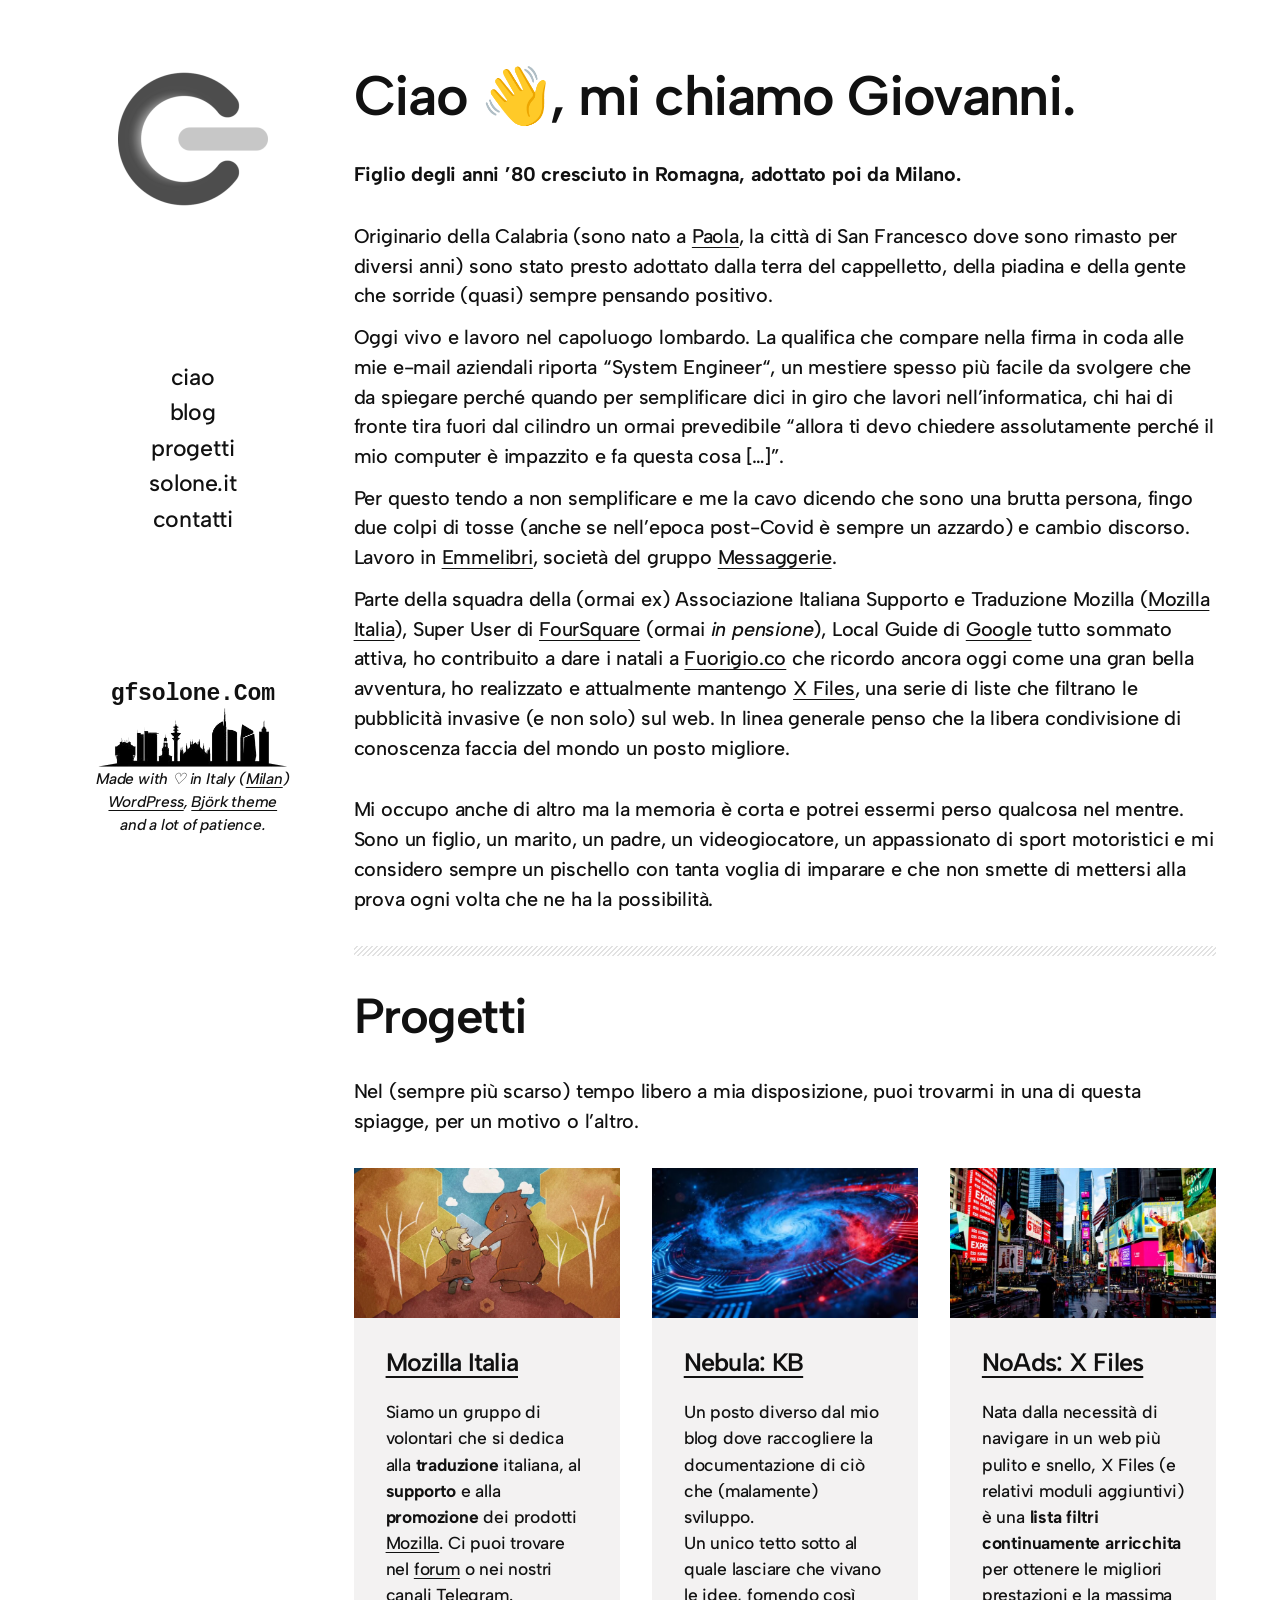
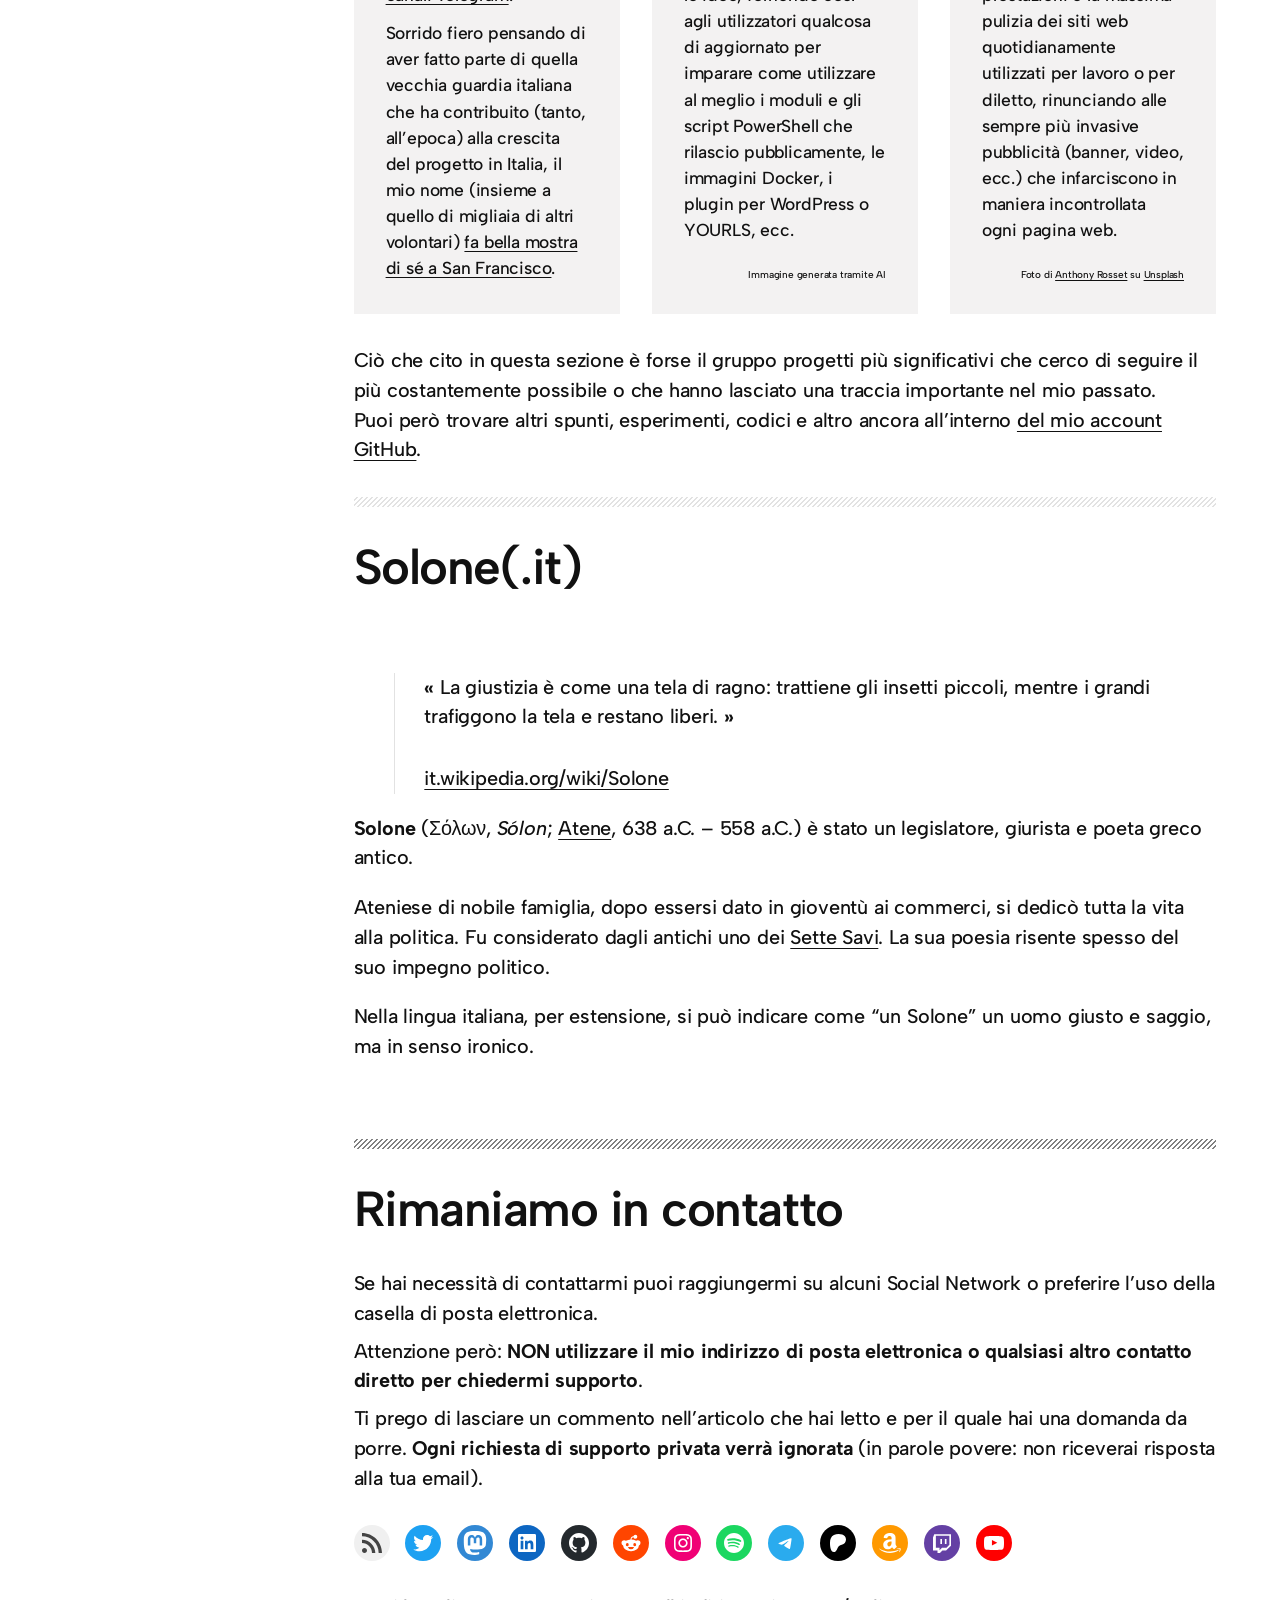
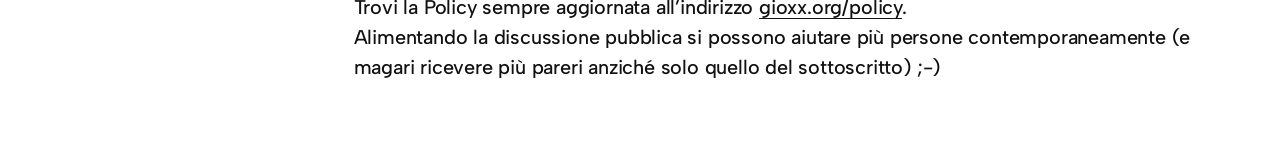
==== index.html @ 8b5c4dca "feat: rebuild homepage as static site Clean HTML/CSS rebuild of the former WordPress homepage (Björk" ====
<!doctype html>
<html lang="it">
<head>
	<meta charset="utf-8">
	<meta name="viewport" content="width=device-width, initial-scale=1">
	<title>Giovanni - gfsolone.Com</title>
	<meta name="description" content="Ciao, mi chiamo Giovanni. Figlio degli anni ’80 cresciuto in Romagna, adottato poi da Milano.">
	<link rel="canonical" href="https://gfsolone.com/">
	<link rel="icon" href="/favicon.ico">

	<meta property="og:locale" content="it_IT">
	<meta property="og:type" content="website">
	<meta property="og:title" content="Giovanni - gfsolone.Com">
	<meta property="og:description" content="Ciao, mi chiamo Giovanni. fotografia: Francesco Napoletano">
	<meta property="og:url" content="https://gfsolone.com/">
	<meta property="og:site_name" content="gfsolone.Com">
	<meta property="og:image" content="https://gfsolone.com/assets/img/og-image.jpg">
	<meta property="og:image:width" content="1200">
	<meta property="og:image:height" content="795">
	<meta property="og:image:type" content="image/jpeg">

	<link rel="preload" href="/assets/fonts/AlbertSans-VariableFont_wght.woff2" as="font" type="font/woff2" crossorigin>
	<link rel="stylesheet" href="/assets/style.css">
</head>
<body>
	<a class="skip-link" href="#main">Vai al contenuto</a>

	<div class="layout">
		<div class="sidebar-col">
			<aside class="sidebar">
				<figure class="sidebar-logo">
					<img src="/assets/img/logo.png" alt="" width="150" height="150">
				</figure>

				<nav class="sidebar-nav" aria-label="Navigazione">
					<ul>
						<li><a href="#intro">ciao</a></li>
						<li><a href="https://gioxx.org">blog</a></li>
						<li><a href="#progetti">progetti</a></li>
						<li><a href="#soloneit">solone.it</a></li>
						<li><a href="#seguimi">contatti</a></li>
					</ul>
				</nav>

				<div class="sidebar-footer">
					<p class="site-title"><a href="https://gfsolone.com" rel="home" aria-current="page">gfsolone.Com</a></p>
					<img src="/assets/img/milan-skyline.png" alt="" width="189" height="61">
					<p>Made with ♡ in Italy (<a href="https://it.wikipedia.org/wiki/Milano">Milan</a>)</p>
					<p><a href="https://wordpress.org/">WordPress</a>, <a href="https://andersnoren.se/">Björk theme</a></p>
					<p>and a lot of patience.</p>
				</div>
			</aside>
		</div>

		<div class="content-col">
			<main id="main" class="stack">
				<section class="intro" id="intro">
					<div class="intro-text">
						<h1>Ciao 👋, mi chiamo Giovanni.</h1>
						<p><strong>Figlio degli anni ’80 cresciuto in Romagna, adottato poi da Milano.</strong></p>
						<p>Originario della Calabria (sono nato a&nbsp;<a href="https://it.wikipedia.org/wiki/Paola_%28Italia%29">Paola</a>, la città di San Francesco dove sono rimasto per diversi anni) sono stato presto adottato dalla terra del cappelletto, della piadina e della gente che sorride (quasi) sempre pensando positivo.</p>
						<p class="tight">Oggi vivo e lavoro nel capoluogo lombardo. La qualifica che compare nella firma in coda alle mie e-mail aziendali riporta “System Engineer“, un mestiere spesso più facile da svolgere che da spiegare perché quando per semplificare dici in giro che lavori nell’informatica, chi hai di fronte tira fuori dal cilindro un ormai prevedibile “allora ti devo chiedere assolutamente perché il mio computer è impazzito e fa questa cosa […]”.</p>
						<p class="tight">Per questo tendo a non semplificare e me la cavo dicendo che sono una brutta persona, fingo due colpi di tosse (anche se nell’epoca post-Covid è sempre un azzardo) e cambio discorso. Lavoro in <a href="https://www.emmelibri.it">Emmelibri</a>, società del gruppo <a href="https://www.messaggerie.it">Messaggerie</a>.</p>
						<p class="tight">Parte della squadra della (ormai ex) Associazione Italiana Supporto e Traduzione Mozilla (<a href="https://www.mozillaitalia.it/">Mozilla Italia</a>), Super User di <a href="http://foursquare.com/">FourSquare</a> (ormai <em>in pensione</em>), Local Guide di <a href="https://maps.google.com/localguides">Google</a> tutto sommato attiva, ho contribuito a dare i natali a <a href="http://fuorigio.co">Fuorigio.co</a> che ricordo ancora oggi come una gran bella avventura, ho realizzato e attualmente mantengo <a href="https://xfiles.noads.it">X Files</a>, una serie di liste che filtrano le pubblicità invasive (e non solo) sul web. In linea generale penso che la libera condivisione di conoscenza faccia del mondo un posto migliore.</p>
						<p>Mi occupo anche di altro ma la memoria è corta e potrei essermi perso qualcosa nel mentre. Sono un figlio, un marito, un padre, un videogiocatore, un appassionato di sport motoristici e mi considero sempre un pischello con tanta voglia di imparare e che non smette di mettersi alla prova ogni volta che ne ha la possibilità.</p>
					</div>
				</section>

				<hr class="separator is-light">

				<section class="stack" id="progetti">
					<h2>Progetti</h2>
					<p>Nel (sempre più scarso) tempo libero a mia disposizione, puoi trovarmi in una di questa spiagge, per un motivo o l’altro.</p>

					<div class="cards">
						<article class="card">
							<img src="/assets/img/mozilla-dinosaur.webp" alt="" width="750" height="469" loading="lazy">
							<div class="card-body">
								<h6><a href="https://www.mozillaitalia.org/">Mozilla Italia</a></h6>
								<p class="small">Siamo un gruppo di volontari che si dedica alla <strong>traduzione</strong> italiana, al <strong>supporto</strong> e alla <strong>promozione</strong> dei prodotti <a href="https://www.mozilla.org/">Mozilla</a>. Ci puoi trovare nel <a href="https://forum.mozillaitalia.org">forum</a> o nei nostri <a href="https://t.me/mozita_hub_bot">canali Telegram</a>.</p>
								<p class="small tight">Sorrido fiero pensando di aver fatto parte di quella vecchia guardia italiana che ha contribuito (tanto, all’epoca) alla crescita del progetto in Italia, il mio nome (insieme a quello di migliaia di altri volontari) <a href="https://wiki.mozilla.org/Monument">fa bella mostra di sé a San Francisco</a>.</p>
							</div>
						</article>

						<article class="card">
							<img src="/assets/img/nebula-strip.jpg" alt="Immagine generata tramite AI che rappresenta una galassia colorata con effetti di circuiti elettronici in blu e rosso." width="750" height="321" loading="lazy">
							<div class="card-body">
								<h6><a href="https://kb.gioxx.org/">Nebula: KB</a></h6>
								<p class="small">Un posto diverso dal mio blog dove raccogliere la documentazione di ciò che (malamente) sviluppo.<br>Un unico tetto sotto al quale lasciare che vivano le idee, fornendo così agli utilizzatori qualcosa di aggiornato per imparare come utilizzare al meglio i moduli e gli script PowerShell che rilascio pubblicamente, le immagini Docker, i plugin per WordPress o YOURLS, ecc.</p>
								<p class="credit">Immagine generata tramite AI</p>
							</div>
						</article>

						<article class="card">
							<img src="/assets/img/times-square.jpg" alt="" width="750" height="469" loading="lazy">
							<div class="card-body">
								<h6><a href="https://xfiles.noads.it/">NoAds: X Files</a></h6>
								<p class="small">Nata dalla necessità di navigare in un web più pulito e snello, X Files (e relativi moduli aggiuntivi) è una <strong>lista filtri continuamente arricchita</strong> per ottenere le migliori prestazioni e la massima pulizia dei siti web quotidianamente utilizzati per lavoro o per diletto, rinunciando alle sempre più invasive pubblicità (banner, video, ecc.) che infarciscono in maniera incontrollata ogni pagina web.</p>
								<p class="credit">Foto di <a href="https://unsplash.com/@anthonyrosset?utm_source=unsplash&amp;utm_medium=referral&amp;utm_content=creditCopyText">Anthony Rosset</a> su <a href="https://unsplash.com/it/foto/5r5554u-mHo?utm_source=unsplash&amp;utm_medium=referral&amp;utm_content=creditCopyText">Unsplash</a></p>
							</div>
						</article>
					</div>

					<p>Ciò che cito in questa sezione è forse il gruppo progetti più significativi che cerco di seguire il più costantemente possibile o che hanno lasciato una traccia importante nel mio passato.<br>Puoi però trovare altri spunti, esperimenti, codici e altro ancora all’interno <a href="https://github.com/gioxx">del mio account GitHub</a>.</p>
				</section>

				<hr class="separator is-light">

				<section class="stack" id="soloneit">
					<h2>Solone(.it)</h2>
					<div class="solone-body">
						<blockquote>
							<p><strong>«</strong> La giustizia è come una tela di ragno: trattiene gli insetti piccoli, mentre i grandi trafiggono la tela e restano liberi.&nbsp;<strong>»</strong></p>
							<cite><a href="http://it.wikipedia.org/wiki/Solone">it.wikipedia.org/wiki/Solone</a></cite>
						</blockquote>
						<p><strong>Solone</strong> (Σόλων, <em>Sólon</em>; <a href="http://it.wikipedia.org/wiki/Atene">Atene</a>, 638 a.C. – 558 a.C.) è stato un legislatore, giurista e poeta greco antico.</p>
						<p>Ateniese di nobile famiglia, dopo essersi dato in gioventù ai commerci, si dedicò tutta la vita alla politica. Fu considerato dagli antichi uno dei <a href="http://it.wikipedia.org/wiki/Sette_Savi">Sette Savi</a>. La sua poesia risente spesso del suo impegno politico.</p>
						<p>Nella lingua italiana, per estensione, si può indicare come “un Solone” un uomo giusto e saggio, ma in senso ironico.</p>
					</div>
				</section>

				<hr class="separator">

				<section class="stack contact" id="seguimi">
					<h2>Rimaniamo in contatto</h2>
					<p>Se hai necessità di contattarmi puoi raggiungermi su alcuni Social Network o preferire l’uso della casella di posta elettronica.</p>
					<p class="tight">Attenzione però: <strong>NON utilizzare il mio indirizzo di posta elettronica o qualsiasi altro contatto diretto per chiedermi supporto</strong>.</p>
					<p class="tight">Ti prego di lasciare un commento nell’articolo che hai letto e per il quale hai una domanda da porre. <strong>Ogni richiesta di supporto privata verrà ignorata</strong> (in parole povere: non riceverai risposta alla tua email).</p>
					<ul class="social-links">
						<li class="feed"><a href="https://gioxx.org/feed"><svg viewBox="0 0 24 24" xmlns="http://www.w3.org/2000/svg" aria-hidden="true"><path d="M2,8.667V12c5.515,0,10,4.485,10,10h3.333C15.333,14.637,9.363,8.667,2,8.667z M2,2v3.333 c9.19,0,16.667,7.477,16.667,16.667H22C22,10.955,13.045,2,2,2z M4.5,17C3.118,17,2,18.12,2,19.5S3.118,22,4.5,22S7,20.88,7,19.5 S5.882,17,4.5,17z"></path></svg><span class="sr-only">RSS Feed</span></a></li>
						<li class="twitter"><a href="https://twitter.com/gioxx"><svg viewBox="0 0 24 24" xmlns="http://www.w3.org/2000/svg" aria-hidden="true"><path d="M22.23,5.924c-0.736,0.326-1.527,0.547-2.357,0.646c0.847-0.508,1.498-1.312,1.804-2.27 c-0.793,0.47-1.671,0.812-2.606,0.996C18.324,4.498,17.257,4,16.077,4c-2.266,0-4.103,1.837-4.103,4.103 c0,0.322,0.036,0.635,0.106,0.935C8.67,8.867,5.647,7.234,3.623,4.751C3.27,5.357,3.067,6.062,3.067,6.814 c0,1.424,0.724,2.679,1.825,3.415c-0.673-0.021-1.305-0.206-1.859-0.513c0,0.017,0,0.034,0,0.052c0,1.988,1.414,3.647,3.292,4.023 c-0.344,0.094-0.707,0.144-1.081,0.144c-0.264,0-0.521-0.026-0.772-0.074c0.522,1.63,2.038,2.816,3.833,2.85 c-1.404,1.1-3.174,1.756-5.096,1.756c-0.331,0-0.658-0.019-0.979-0.057c1.816,1.164,3.973,1.843,6.29,1.843 c7.547,0,11.675-6.252,11.675-11.675c0-0.178-0.004-0.355-0.012-0.531C20.985,7.47,21.68,6.747,22.23,5.924z"></path></svg><span class="sr-only">Twitter</span></a></li>
						<li class="mastodon"><a href="https://go.gioxx.org/mastodon"><svg viewBox="0 0 24 24" xmlns="http://www.w3.org/2000/svg" aria-hidden="true"><path d="M23.193 7.879c0-5.206-3.411-6.732-3.411-6.732C18.062.357 15.108.025 12.041 0h-.076c-3.068.025-6.02.357-7.74 1.147 0 0-3.411 1.526-3.411 6.732 0 1.192-.023 2.618.015 4.129.124 5.092.934 10.109 5.641 11.355 2.17.574 4.034.695 5.535.612 2.722-.15 4.25-.972 4.25-.972l-.09-1.975s-1.945.613-4.129.539c-2.165-.074-4.449-.233-4.799-2.891a5.499 5.499 0 0 1-.048-.745s2.125.52 4.817.643c1.646.075 3.19-.097 4.758-.283 3.007-.359 5.625-2.212 5.954-3.905.517-2.665.475-6.507.475-6.507zm-4.024 6.709h-2.497V8.469c0-1.29-.543-1.944-1.628-1.944-1.2 0-1.802.776-1.802 2.312v3.349h-2.483v-3.35c0-1.536-.602-2.312-1.802-2.312-1.085 0-1.628.655-1.628 1.944v6.119H4.832V8.284c0-1.289.328-2.313.987-3.07.68-.758 1.569-1.146 2.674-1.146 1.278 0 2.246.491 2.886 1.474L12 6.585l.622-1.043c.64-.983 1.608-1.474 2.886-1.474 1.104 0 1.994.388 2.674 1.146.658.757.986 1.781.986 3.07v6.304z"/></svg><span class="sr-only">Mastodon</span></a></li>
						<li class="linkedin"><a href="https://www.linkedin.com/in/gioxx/"><svg viewBox="0 0 24 24" xmlns="http://www.w3.org/2000/svg" aria-hidden="true"><path d="M19.7,3H4.3C3.582,3,3,3.582,3,4.3v15.4C3,20.418,3.582,21,4.3,21h15.4c0.718,0,1.3-0.582,1.3-1.3V4.3 C21,3.582,20.418,3,19.7,3z M8.339,18.338H5.667v-8.59h2.672V18.338z M7.004,8.574c-0.857,0-1.549-0.694-1.549-1.548 c0-0.855,0.691-1.548,1.549-1.548c0.854,0,1.547,0.694,1.547,1.548C8.551,7.881,7.858,8.574,7.004,8.574z M18.339,18.338h-2.669 v-4.177c0-0.996-0.017-2.278-1.387-2.278c-1.389,0-1.601,1.086-1.601,2.206v4.249h-2.667v-8.59h2.559v1.174h0.037 c0.356-0.675,1.227-1.387,2.526-1.387c2.703,0,3.203,1.779,3.203,4.092V18.338z"></path></svg><span class="sr-only">LinkedIn</span></a></li>
						<li class="github"><a href="https://github.com/gioxx/"><svg viewBox="0 0 24 24" xmlns="http://www.w3.org/2000/svg" aria-hidden="true"><path d="M12,2C6.477,2,2,6.477,2,12c0,4.419,2.865,8.166,6.839,9.489c0.5,0.09,0.682-0.218,0.682-0.484 c0-0.236-0.009-0.866-0.014-1.699c-2.782,0.602-3.369-1.34-3.369-1.34c-0.455-1.157-1.11-1.465-1.11-1.465 c-0.909-0.62,0.069-0.608,0.069-0.608c1.004,0.071,1.532,1.03,1.532,1.03c0.891,1.529,2.341,1.089,2.91,0.833 c0.091-0.647,0.349-1.086,0.635-1.337c-2.22-0.251-4.555-1.111-4.555-4.943c0-1.091,0.39-1.984,1.03-2.682 C6.546,8.54,6.202,7.524,6.746,6.148c0,0,0.84-0.269,2.75,1.025C10.295,6.95,11.15,6.84,12,6.836 c0.85,0.004,1.705,0.114,2.504,0.336c1.909-1.294,2.748-1.025,2.748-1.025c0.546,1.376,0.202,2.394,0.1,2.646 c0.64,0.699,1.026,1.591,1.026,2.682c0,3.841-2.337,4.687-4.565,4.935c0.359,0.307,0.679,0.917,0.679,1.852 c0,1.335-0.012,2.415-0.012,2.741c0,0.269,0.18,0.579,0.688,0.481C19.138,20.161,22,16.416,22,12C22,6.477,17.523,2,12,2z"></path></svg><span class="sr-only">GitHub</span></a></li>
						<li class="reddit"><a href="https://go.gioxx.org/r"><svg viewBox="0 0 24 24" xmlns="http://www.w3.org/2000/svg" aria-hidden="true"><path d="M5.27 9.221A2.775 2.775 0 0 0 2.498 11.993a2.785 2.785 0 0 0 1.6 2.511 5.337 5.337 0 0 0 2.374 4.11 9.386 9.386 0 0 0 5.539 1.7 9.386 9.386 0 0 0 5.541-1.7 5.331 5.331 0 0 0 2.372-4.114 2.787 2.787 0 0 0 1.583-2.5 2.775 2.775 0 0 0-2.772-2.772 2.742 2.742 0 0 0-1.688.574 9.482 9.482 0 0 0-4.637-1.348v-.008a2.349 2.349 0 0 1 2.011-2.316 1.97 1.97 0 0 0 1.926 1.521 1.98 1.98 0 0 0 1.978-1.978 1.98 1.98 0 0 0-1.978-1.978 1.985 1.985 0 0 0-1.938 1.578 3.183 3.183 0 0 0-2.849 3.172v.011a9.463 9.463 0 0 0-4.59 1.35 2.741 2.741 0 0 0-1.688-.574Zm6.736 9.1a3.162 3.162 0 0 1-2.921-1.944.215.215 0 0 1 .014-.2.219.219 0 0 1 .168-.106 27.327 27.327 0 0 1 2.74-.133 27.357 27.357 0 0 1 2.74.133.219.219 0 0 1 .168.106.215.215 0 0 1 .014.2 3.158 3.158 0 0 1-2.921 1.944Zm3.743-3.157a1.265 1.265 0 0 1-1.4-1.371 1.954 1.954 0 0 1 .482-1.442 1.15 1.15 0 0 1 .842-.379 1.7 1.7 0 0 1 1.49 1.777 1.323 1.323 0 0 1-.325 1.015 1.476 1.476 0 0 1-1.089.4Zm-7.485 0a1.476 1.476 0 0 1-1.086-.4 1.323 1.323 0 0 1-.325-1.016 1.7 1.7 0 0 1 1.49-1.777 1.151 1.151 0 0 1 .843.379 1.951 1.951 0 0 1 .481 1.441 1.276 1.276 0 0 1-1.403 1.373Z"></path></svg><span class="sr-only">Reddit</span></a></li>
						<li class="instagram"><a href="https://www.instagram.com/gioxx85/"><svg viewBox="0 0 24 24" xmlns="http://www.w3.org/2000/svg" aria-hidden="true"><path d="M12,4.622c2.403,0,2.688,0.009,3.637,0.052c0.877,0.04,1.354,0.187,1.671,0.31c0.42,0.163,0.72,0.358,1.035,0.673 c0.315,0.315,0.51,0.615,0.673,1.035c0.123,0.317,0.27,0.794,0.31,1.671c0.043,0.949,0.052,1.234,0.052,3.637 s-0.009,2.688-0.052,3.637c-0.04,0.877-0.187,1.354-0.31,1.671c-0.163,0.42-0.358,0.72-0.673,1.035 c-0.315,0.315-0.615,0.51-1.035,0.673c-0.317,0.123-0.794,0.27-1.671,0.31c-0.949,0.043-1.233,0.052-3.637,0.052 s-2.688-0.009-3.637-0.052c-0.877-0.04-1.354-0.187-1.671-0.31c-0.42-0.163-0.72-0.358-1.035-0.673 c-0.315-0.315-0.51-0.615-0.673-1.035c-0.123-0.317-0.27-0.794-0.31-1.671C4.631,14.688,4.622,14.403,4.622,12 s0.009-2.688,0.052-3.637c0.04-0.877,0.187-1.354,0.31-1.671c0.163-0.42,0.358-0.72,0.673-1.035 c0.315-0.315,0.615-0.51,1.035-0.673c0.317-0.123,0.794-0.27,1.671-0.31C9.312,4.631,9.597,4.622,12,4.622 M12,3 C9.556,3,9.249,3.01,8.289,3.054C7.331,3.098,6.677,3.25,6.105,3.472C5.513,3.702,5.011,4.01,4.511,4.511 c-0.5,0.5-0.808,1.002-1.038,1.594C3.25,6.677,3.098,7.331,3.054,8.289C3.01,9.249,3,9.556,3,12c0,2.444,0.01,2.751,0.054,3.711 c0.044,0.958,0.196,1.612,0.418,2.185c0.23,0.592,0.538,1.094,1.038,1.594c0.5,0.5,1.002,0.808,1.594,1.038 c0.572,0.222,1.227,0.375,2.185,0.418C9.249,20.99,9.556,21,12,21s2.751-0.01,3.711-0.054c0.958-0.044,1.612-0.196,2.185-0.418 c0.592-0.23,1.094-0.538,1.594-1.038c0.5-0.5,0.808-1.002,1.038-1.594c0.222-0.572,0.375-1.227,0.418-2.185 C20.99,14.751,21,14.444,21,12s-0.01-2.751-0.054-3.711c-0.044-0.958-0.196-1.612-0.418-2.185c-0.23-0.592-0.538-1.094-1.038-1.594 c-0.5-0.5-1.002-0.808-1.594-1.038c-0.572-0.222-1.227-0.375-2.185-0.418C14.751,3.01,14.444,3,12,3L12,3z M12,7.378 c-2.552,0-4.622,2.069-4.622,4.622S9.448,16.622,12,16.622s4.622-2.069,4.622-4.622S14.552,7.378,12,7.378z M12,15 c-1.657,0-3-1.343-3-3s1.343-3,3-3s3,1.343,3,3S13.657,15,12,15z M16.804,6.116c-0.596,0-1.08,0.484-1.08,1.08 s0.484,1.08,1.08,1.08c0.596,0,1.08-0.484,1.08-1.08S17.401,6.116,16.804,6.116z"></path></svg><span class="sr-only">Instagram</span></a></li>
						<li class="spotify"><a href="https://open.spotify.com/user/gsolone"><svg viewBox="0 0 24 24" xmlns="http://www.w3.org/2000/svg" aria-hidden="true"><path d="M12,2C6.477,2,2,6.477,2,12c0,5.523,4.477,10,10,10c5.523,0,10-4.477,10-10C22,6.477,17.523,2,12,2 M16.586,16.424 c-0.18,0.295-0.563,0.387-0.857,0.207c-2.348-1.435-5.304-1.76-8.785-0.964c-0.335,0.077-0.67-0.133-0.746-0.469 c-0.077-0.335,0.132-0.67,0.469-0.746c3.809-0.871,7.077-0.496,9.713,1.115C16.673,15.746,16.766,16.13,16.586,16.424 M17.81,13.7 c-0.226,0.367-0.706,0.482-1.072,0.257c-2.687-1.652-6.785-2.131-9.965-1.166C6.36,12.917,5.925,12.684,5.8,12.273 C5.675,11.86,5.908,11.425,6.32,11.3c3.632-1.102,8.147-0.568,11.234,1.328C17.92,12.854,18.035,13.335,17.81,13.7 M17.915,10.865 c-3.223-1.914-8.54-2.09-11.618-1.156C5.804,9.859,5.281,9.58,5.131,9.086C4.982,8.591,5.26,8.069,5.755,7.919 c3.532-1.072,9.404-0.865,13.115,1.338c0.445,0.264,0.59,0.838,0.327,1.282C18.933,10.983,18.359,11.129,17.915,10.865"></path></svg><span class="sr-only">Spotify</span></a></li>
						<li class="telegram"><a href="https://t.me/gioxx"><svg viewBox="0 0 128 128" xmlns="http://www.w3.org/2000/svg" aria-hidden="true"><path d="M28.9700376,63.3244248 C47.6273373,55.1957357 60.0684594,49.8368063 66.2934036,47.2476366 C84.0668845,39.855031 87.7600616,38.5708563 90.1672227,38.528 C90.6966555,38.5191258 91.8804274,38.6503351 92.6472251,39.2725385 C93.294694,39.7979149 93.4728387,40.5076237 93.5580865,41.0057381 C93.6433345,41.5038525 93.7494885,42.63857 93.6651041,43.5252052 C92.7019529,53.6451182 88.5344133,78.2034783 86.4142057,89.5379542 C85.5170662,94.3339958 83.750571,95.9420841 82.0403991,96.0994568 C78.3237996,96.4414641 75.5015827,93.6432685 71.9018743,91.2836143 C66.2690414,87.5912212 63.0868492,85.2926952 57.6192095,81.6896017 C51.3004058,77.5256038 55.3966232,75.2369981 58.9976911,71.4967761 C59.9401076,70.5179421 76.3155302,55.6232293 76.6324771,54.2720454 C76.6721165,54.1030573 76.7089039,53.4731496 76.3346867,53.1405352 C75.9604695,52.8079208 75.4081573,52.921662 75.0095933,53.0121213 C74.444641,53.1403447 65.4461175,59.0880351 48.0140228,70.8551922 C45.4598218,72.6091037 43.1463059,73.4636682 41.0734751,73.4188859 C38.7883453,73.3695169 34.3926725,72.1268388 31.1249416,71.0646282 C27.1169366,69.7617838 23.931454,69.0729605 24.208838,66.8603276 C24.3533167,65.7078514 25.9403832,64.5292172 28.9700376,63.3244248 Z" /></svg><span class="sr-only">Telegram</span></a></li>
						<li class="patreon"><a href="https://patreon.com/gioxx"><svg viewBox="0 0 24 24" xmlns="http://www.w3.org/2000/svg" aria-hidden="true"><path d="M20 8.40755C19.9969 6.10922 18.2543 4.22555 16.2097 3.54588C13.6708 2.70188 10.3222 2.82421 7.89775 3.99921C4.95932 5.42355 4.03626 8.54355 4.00186 11.6552C3.97363 14.2136 4.2222 20.9517 7.92225 20.9997C10.6715 21.0356 11.0809 17.3967 12.3529 15.6442C13.258 14.3974 14.4233 14.0452 15.8578 13.6806C18.3233 13.0537 20.0036 11.0551 20 8.40755Z" /></svg><span class="sr-only">Patreon</span></a></li>
						<li class="amazon"><a href="https://go.gioxx.org/acquista"><svg viewBox="0 0 24 24" xmlns="http://www.w3.org/2000/svg" aria-hidden="true"><path d="M13.582,8.182C11.934,8.367,9.78,8.49,8.238,9.166c-1.781,0.769-3.03,2.337-3.03,4.644 c0,2.953,1.86,4.429,4.253,4.429c2.02,0,3.125-0.477,4.685-2.065c0.516,0.747,0.685,1.109,1.629,1.894 c0.212,0.114,0.483,0.103,0.672-0.066l0.006,0.006c0.567-0.505,1.599-1.401,2.18-1.888c0.231-0.188,0.19-0.496,0.009-0.754 c-0.52-0.718-1.072-1.303-1.072-2.634V8.305c0-1.876,0.133-3.599-1.249-4.891C15.23,2.369,13.422,2,12.04,2 C9.336,2,6.318,3.01,5.686,6.351C5.618,6.706,5.877,6.893,6.109,6.945l2.754,0.298C9.121,7.23,9.308,6.977,9.357,6.72 c0.236-1.151,1.2-1.706,2.284-1.706c0.584,0,1.249,0.215,1.595,0.738c0.398,0.584,0.346,1.384,0.346,2.061V8.182z M13.049,14.088 c-0.451,0.8-1.169,1.291-1.967,1.291c-1.09,0-1.728-0.83-1.728-2.061c0-2.42,2.171-2.86,4.227-2.86v0.615 C13.582,12.181,13.608,13.104,13.049,14.088z M20.683,19.339C18.329,21.076,14.917,22,11.979,22c-4.118,0-7.826-1.522-10.632-4.057 c-0.22-0.199-0.024-0.471,0.241-0.317c3.027,1.762,6.771,2.823,10.639,2.823c2.608,0,5.476-0.541,8.115-1.66 C20.739,18.62,21.072,19.051,20.683,19.339z M21.336,21.043c-0.194,0.163-0.379,0.076-0.293-0.139 c0.284-0.71,0.92-2.298,0.619-2.684c-0.301-0.386-1.99-0.183-2.749-0.092c-0.23,0.027-0.266-0.173-0.059-0.319 c1.348-0.946,3.555-0.673,3.811-0.356C22.925,17.773,22.599,19.986,21.336,21.043z"></path></svg><span class="sr-only">Amazon</span></a></li>
						<li class="twitch"><a href="https://go.gioxx.org/twitch"><svg viewBox="0 0 24 24" xmlns="http://www.w3.org/2000/svg" aria-hidden="true"><path d="M16.499,8.089h-1.636v4.91h1.636V8.089z M12,8.089h-1.637v4.91H12V8.089z M4.228,3.178L3,6.451v13.092h4.499V22h2.456 l2.454-2.456h3.681L21,14.636V3.178H4.228z M19.364,13.816l-2.864,2.865H12l-2.453,2.453V16.68H5.863V4.814h13.501V13.816z"></path></svg><span class="sr-only">Twitch</span></a></li>
						<li class="youtube"><a href="https://go.gioxx.org/yt"><svg viewBox="0 0 24 24" xmlns="http://www.w3.org/2000/svg" aria-hidden="true"><path d="M21.8,8.001c0,0-0.195-1.378-0.795-1.985c-0.76-0.797-1.613-0.801-2.004-0.847c-2.799-0.202-6.997-0.202-6.997-0.202 h-0.009c0,0-4.198,0-6.997,0.202C4.608,5.216,3.756,5.22,2.995,6.016C2.395,6.623,2.2,8.001,2.2,8.001S2,9.62,2,11.238v1.517 c0,1.618,0.2,3.237,0.2,3.237s0.195,1.378,0.795,1.985c0.761,0.797,1.76,0.771,2.205,0.855c1.6,0.153,6.8,0.201,6.8,0.201 s4.203-0.006,7.001-0.209c0.391-0.047,1.243-0.051,2.004-0.847c0.6-0.607,0.795-1.985,0.795-1.985s0.2-1.618,0.2-3.237v-1.517 C22,9.62,21.8,8.001,21.8,8.001z M9.935,14.594l-0.001-5.62l5.404,2.82L9.935,14.594z"></path></svg><span class="sr-only">YouTube</span></a></li>
					</ul>
					<p>Trovi la Policy sempre aggiornata all’indirizzo <a href="https://gioxx.org/policy/">gioxx.org/policy</a>.<br>Alimentando la discussione pubblica si possono aiutare più persone contemporaneamente (e magari ricevere più pareri anziché solo quello del sottoscritto) ;-)</p>
				</section>
			</main>
		</div>
	</div>

	<header class="site-header">
		<p class="site-title"><a href="https://gfsolone.com" rel="home" aria-current="page">gfsolone.Com</a></p>
		<button class="menu-toggle" popovertarget="menu" aria-label="Apri menu">
			<svg viewBox="0 0 24 24" aria-hidden="true"><path d="M4 7.5h16v1.5H4z"/><path d="M4 15h16v1.5H4z"/></svg>
		</button>
		<nav id="menu" class="menu" popover aria-label="Menu">
			<button class="menu-close" popovertarget="menu" popovertargetaction="hide" aria-label="Chiudi menu">
				<svg viewBox="0 0 24 24" aria-hidden="true"><path d="m13.06 12 6.47-6.47-1.06-1.06L12 10.94 5.53 4.47 4.47 5.53 10.94 12l-6.47 6.47 1.06 1.06L12 13.06l6.47 6.47 1.06-1.06L13.06 12Z"/></svg>
			</button>
			<ul>
				<li><a href="#intro">ciao</a></li>
				<li><a href="https://gioxx.org">blog</a></li>
				<li><a href="#progetti">progetti</a></li>
				<li><a href="#soloneit">solone.it</a></li>
				<li><a href="#seguimi">contatti</a></li>
			</ul>
		</nav>
	</header>

	<script>
		// Chiude il menu mobile quando si sceglie una voce interna alla pagina
		document.querySelectorAll('#menu a[href^="#"]').forEach(function (link) {
			link.addEventListener('click', function () {
				document.getElementById('menu').hidePopover();
			});
		});
	</script>
</body>
</html>
---- assets/style.css ----
/* gfsolone.com — ricostruzione statica del tema Björk (Anders Norén) */

@font-face {
	font-family: "Albert Sans";
	font-style: normal;
	font-weight: 100 900;
	font-display: fallback;
	src: url("fonts/AlbertSans-VariableFont_wght.woff2") format("woff2");
}

@font-face {
	font-family: "Albert Sans";
	font-style: italic;
	font-weight: 100 900;
	font-display: fallback;
	src: url("fonts/AlbertSans-Italic-VariableFont_wght.woff2") format("woff2");
}

:root {
	--foreground: #111111;
	--background: #ffffff;
	--tertiary: #e2e2e2;
	--quaternary: #f3f2f2;

	--font-default: "Albert Sans", ui-sans-serif, -apple-system, BlinkMacSystemFont, "Segoe UI", Roboto, "Helvetica Neue", sans-serif;
	--font-mono: ui-monospace, Menlo, Consolas, Monaco, "Liberation Mono", "Lucida Console", monospace;

	--fs-tiny: clamp(14px, 0.875rem + ((1vw - 3.2px) * 0.147), 16px);
	--fs-small: clamp(16px, 1rem + ((1vw - 3.2px) * 0.147), 18px);
	--fs-medium: clamp(17px, 1.063rem + ((1vw - 3.2px) * 0.294), 21px);
	--fs-large: clamp(21px, 1.313rem + ((1vw - 3.2px) * 0.221), 24px);
	--fs-h1: clamp(36px, 2.25rem + ((1vw - 3.2px) * 2.059), 64px);
	--fs-h2: clamp(33px, 2.063rem + ((1vw - 3.2px) * 1.691), 56px);
	--fs-h5: clamp(24px, 1.5rem + ((1vw - 3.2px) * 0.588), 32px);
	--fs-h6: clamp(21px, 1.313rem + ((1vw - 3.2px) * 0.441), 27px);

	--gap: min(32px, 6.4vw);
	--gutter: clamp(32px, 5vw, 64px);
	--outer: clamp(32px, 6.666vw, 64px);
	--wide: 1680px;
}

*, *::before, *::after { box-sizing: border-box; }

html { scroll-behavior: smooth; }
@media (prefers-reduced-motion: reduce) { html { scroll-behavior: auto; } }

body {
	margin: 0;
	padding: var(--gutter);
	background: var(--background);
	color: var(--foreground);
	font-family: var(--font-default);
	font-size: var(--fs-medium);
	font-weight: 500;
	letter-spacing: -0.01em;
	line-height: 1.5em;
	-moz-osx-font-smoothing: grayscale;
	-webkit-font-smoothing: antialiased;
}

a { color: inherit; text-decoration: underline; text-underline-offset: 0.2em; }
a:hover { text-decoration: none; }

img { max-width: 100%; height: auto; display: block; }

p, h1, h2, h6, blockquote, figure, ul, hr { margin: 0; }

p { line-height: 1.5em; }

h1, h2, h6 { font-weight: 600; letter-spacing: -0.03em; }
h1 { font-size: var(--fs-h1); line-height: 1.15; }
h2 { font-size: var(--fs-h2); line-height: 1.15; }
h6 { font-size: var(--fs-h6); line-height: 1; }

.small { font-size: var(--fs-small); }
.credit { font-size: 10px; text-align: right; }

.skip-link {
	position: absolute;
	left: -9999px;
}
.skip-link:focus {
	left: 8px;
	top: 8px;
	z-index: 1000;
	padding: 8px 16px;
	background: var(--background);
}

/* Spaziatura verticale tra blocchi (equivalente al "block gap" di WordPress) */
.stack > * + * { margin-top: var(--gap); }

/* ------------------------------------------- */
/* Layout: sidebar + contenuto
/* ------------------------------------------- */

.layout {
	display: flex;
	gap: var(--gap);
	max-width: var(--wide);
	margin: 0 auto;
}

.sidebar-col { flex: 0 1 23%; min-width: 0; }
.content-col { flex: 0 1 77%; min-width: 0; }

.sidebar {
	position: sticky;
	top: var(--outer);
	display: flex;
	flex-direction: column;
	align-items: center;
	justify-content: space-between;
	gap: 2em;
	min-height: calc(100vh - (var(--outer) * 2));
}

.sidebar-logo img {
	width: 150px;
	border-radius: 8px;
	filter: grayscale(1);
}

.sidebar-nav ul {
	list-style: none;
	padding: 0;
	display: flex;
	flex-direction: column;
	align-items: center;
	gap: 0.25em;
	font-size: var(--fs-large);
}

.sidebar-nav a,
.menu a { text-decoration: none; }
.sidebar-nav a:hover,
.menu a:hover { text-decoration: underline; }

.sidebar-footer { text-align: center; }

.sidebar-footer .site-title {
	font-family: var(--font-mono);
	font-size: var(--fs-large);
	font-weight: 600;
	line-height: 1;
}

.site-title a { text-decoration: none; }
.site-title a:hover { text-decoration: underline; }

.sidebar-footer img { width: 189px; margin: 0 auto; }

.sidebar-footer p:not(.site-title) {
	font-size: var(--fs-tiny);
	font-style: italic;
}

/* ------------------------------------------- */
/* Intro
/* ------------------------------------------- */

.intro {
	display: flex;
	align-items: center;
	min-height: 580px;
}

.intro-text > * + * { margin-top: 2rem; }
.intro-text > .tight { margin-top: 12px; }

/* ------------------------------------------- */
/* Separatore "angled" di Björk
/* ------------------------------------------- */

.separator {
	border: none;
	height: 10px;
	width: 100%;
	color: #808080;
	background-image: linear-gradient(-45deg, currentColor 25%, transparent 25%, transparent 50%, currentColor 50%, currentColor 75%, transparent 75%, transparent);
	background-size: 5px 5px;
}
.separator.is-light { color: var(--tertiary); }

/* ------------------------------------------- */
/* Progetti
/* ------------------------------------------- */

.cards {
	display: flex;
	gap: var(--gap);
}

.card {
	flex: 1 1 0;
	min-width: 0;
	background: var(--quaternary);
	overflow-wrap: break-word;
}

.card img {
	width: 100%;
	aspect-ratio: 16 / 9;
	object-fit: cover;
}

.card-body {
	padding: min(2em, 32px, 6.4vw);
}

.card-body > * + * { margin-top: 1.5rem; }
.card-body > .tight { margin-top: 12px; }

/* ------------------------------------------- */
/* Solone(.it)
/* ------------------------------------------- */

.solone-body {
	padding: 5vh 0;
}

.solone-body > * + * { margin-top: 1em; }

blockquote {
	margin: 0 40px;
	padding-left: 1.5em;
	border-left: 1px solid var(--tertiary);
}

blockquote > * + * { margin-top: var(--gap); }

cite {
	display: block;
	font-style: normal;
	font-size: var(--fs-medium);
}

/* ------------------------------------------- */
/* Contatti
/* ------------------------------------------- */

.contact .tight { margin-top: 8px; }

.social-links {
	list-style: none;
	padding: 0;
	display: flex;
	flex-wrap: wrap;
	gap: 0.66em;
	font-size: 24px;
}

.social-links li {
	border-radius: 9999px;
	background: #f0f0f0;
	color: #444;
	transition: transform 0.1s ease;
}

.social-links li:hover { transform: scale(1.1); }

@media (prefers-reduced-motion: reduce) {
	.social-links li { transition: none; }
}

.social-links a {
	display: flex;
	align-items: center;
	padding: 0.25em;
	line-height: 0;
	color: inherit;
	text-decoration: none;
}

.social-links svg { width: 1em; height: 1em; fill: currentColor; }

.social-links .twitter   { background: #1da1f2; color: #fff; }
.social-links .mastodon  { background: #3288d4; color: #fff; }
.social-links .linkedin  { background: #0d66c2; color: #fff; }
.social-links .github    { background: #24292d; color: #fff; }
.social-links .reddit    { background: #ff4500; color: #fff; }
.social-links .instagram { background: #f00075; color: #fff; }
.social-links .spotify   { background: #1bd760; color: #fff; }
.social-links .telegram  { background: #2aabee; color: #fff; }
.social-links .patreon   { background: #000;    color: #fff; }
.social-links .amazon    { background: #f90;    color: #fff; }
.social-links .twitch    { background: #6440a4; color: #fff; }
.social-links .youtube   { background: red;     color: #fff; }

.sr-only {
	position: absolute;
	width: 1px;
	height: 1px;
	overflow: hidden;
	clip: rect(0 0 0 0);
	white-space: nowrap;
}

/* ------------------------------------------- */
/* Header mobile + menu
/* ------------------------------------------- */

.site-header {
	display: none;
	justify-content: space-between;
	align-items: center;
	gap: 2em;
	max-width: var(--wide);
	margin: var(--gap) auto 0;
	padding-bottom: clamp(48px, 9vw, 64px);
}

.site-header .site-title {
	margin: 0;
	font-size: var(--fs-h5);
	font-weight: 600;
	line-height: 1.25;
	letter-spacing: -0.03em;
}

.menu-toggle,
.menu-close {
	background: transparent;
	border: none;
	color: currentColor;
	cursor: pointer;
	padding: 0;
}

.menu-toggle svg,
.menu-close svg { display: block; width: 24px; height: 24px; fill: currentColor; }
.menu-toggle svg { transform: scale(1.5, 1.25); }
.menu-close svg { transform: scale(1.25); }

.menu {
	position: fixed;
	inset: 0;
	width: 100%;
	height: 100%;
	max-width: none;
	max-height: none;
	margin: 0;
	border: none;
	padding: clamp(1rem, var(--gutter), 20rem);
	background: var(--background);
	color: var(--foreground);
	overflow: auto;
}

.menu-close {
	position: absolute;
	top: clamp(1rem, var(--gutter), 20rem);
	right: clamp(1rem, var(--gutter), 20rem);
}

.menu ul {
	list-style: none;
	padding: calc(2rem + 24px) 0 0;
	display: flex;
	flex-direction: column;
	gap: 0.25em;
	font-size: var(--fs-large);
}

@media (max-width: 781px) {
	.sidebar-col { display: none; }
	.content-col { flex-basis: 100%; }
	.site-header { display: flex; }
	.cards { flex-direction: column; }
}
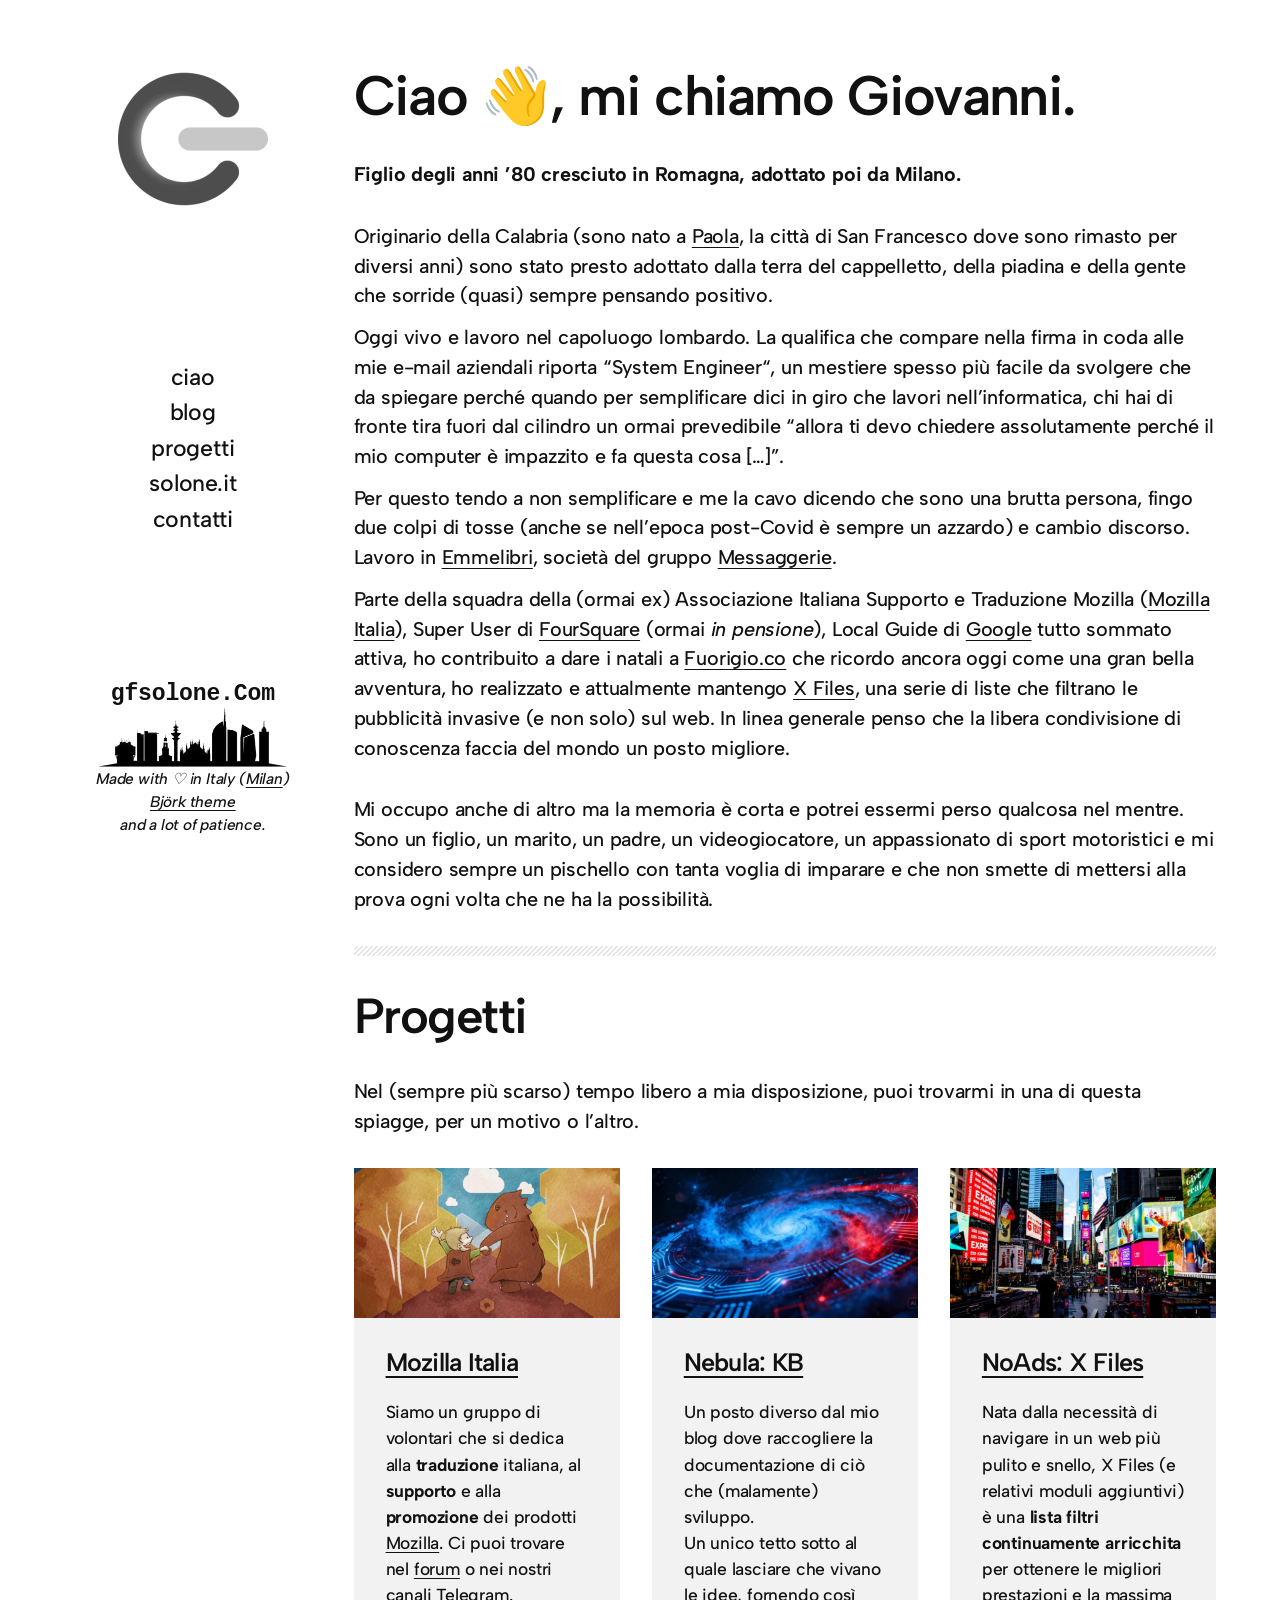
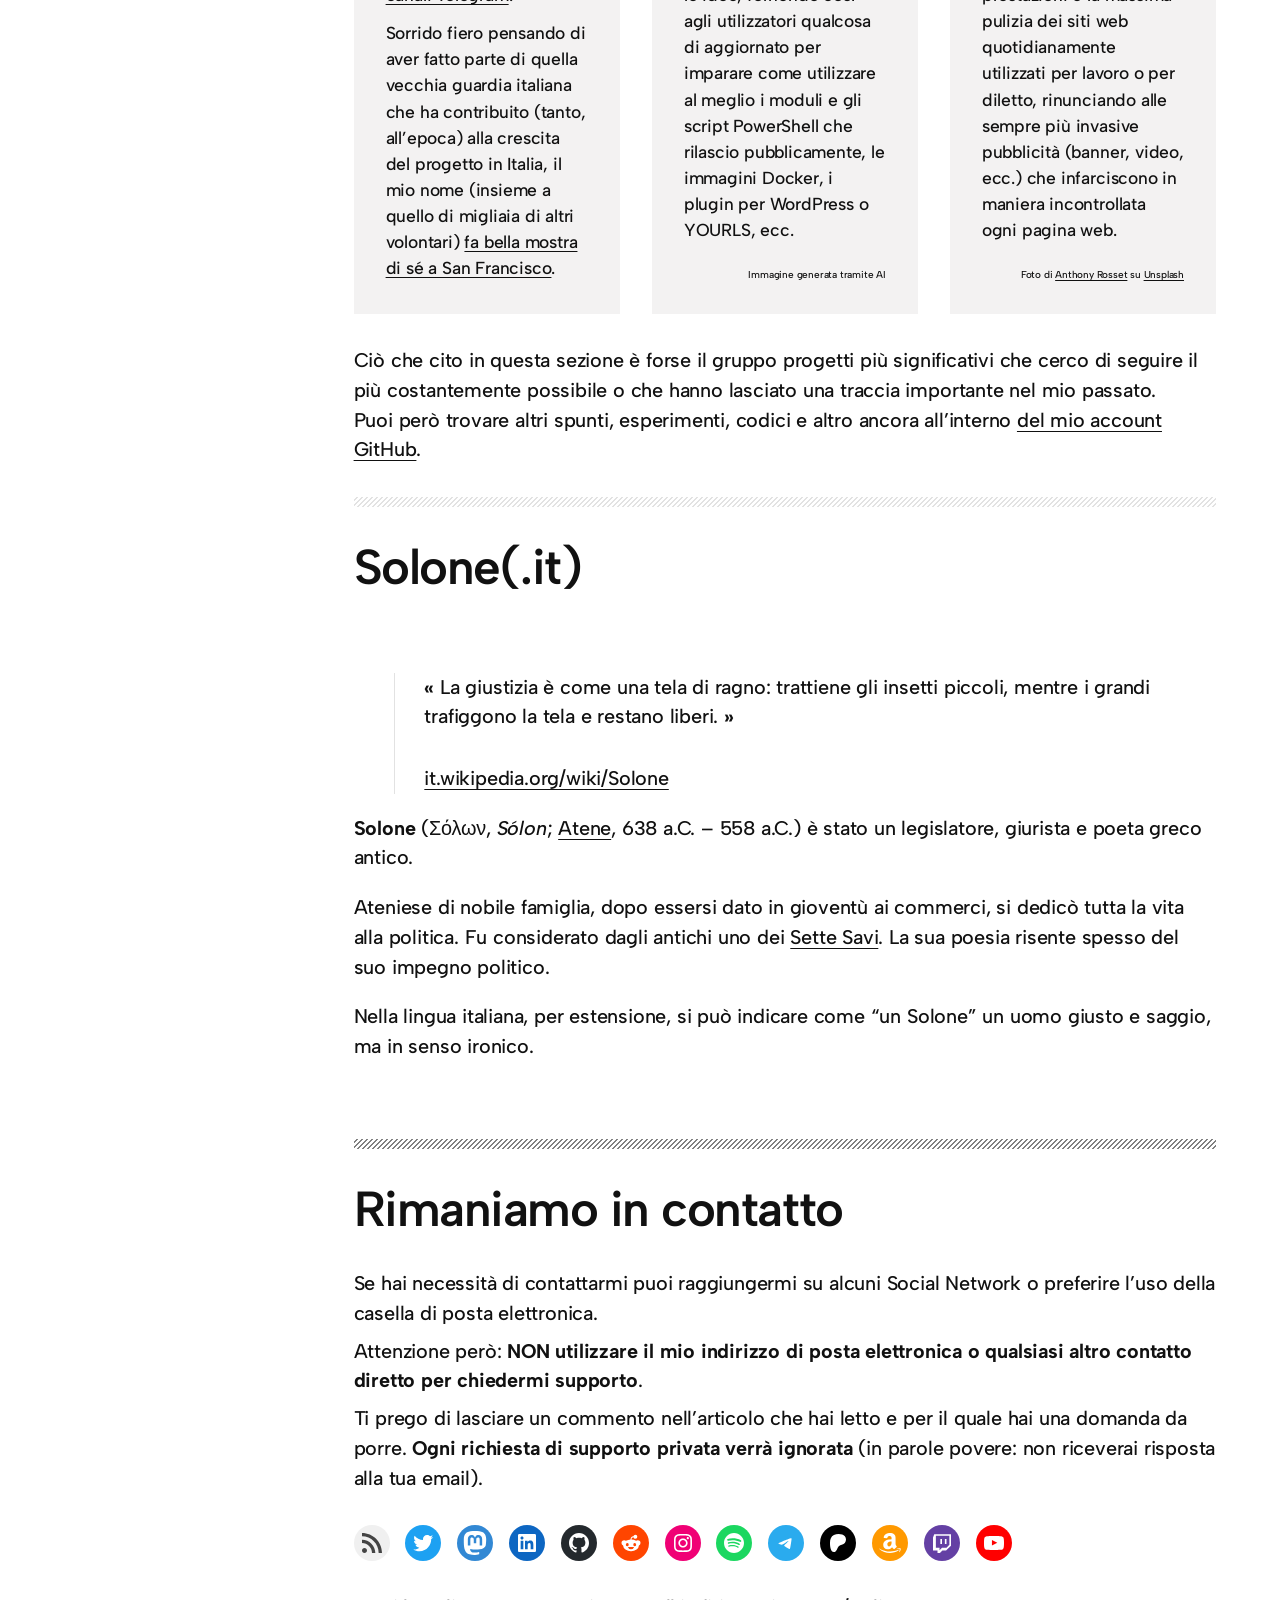
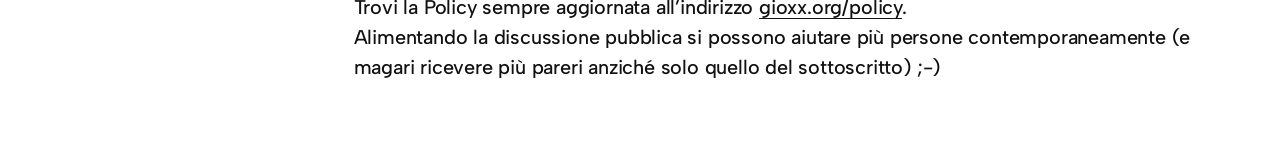
==== commit 31868eda: "chore: remove WordPress references" ====
--- a/index.html
+++ b/index.html
@@ -6,7 +6,7 @@
 	<title>Giovanni - gfsolone.Com</title>
 	<meta name="description" content="Ciao, mi chiamo Giovanni. Figlio degli anni ’80 cresciuto in Romagna, adottato poi da Milano.">
 	<link rel="canonical" href="https://gfsolone.com/">
-	<link rel="icon" href="/favicon.ico">
+	<link rel="icon" href="favicon.ico">
 
 	<meta property="og:locale" content="it_IT">
 	<meta property="og:type" content="website">
@@ -19,8 +19,8 @@
 	<meta property="og:image:height" content="795">
 	<meta property="og:image:type" content="image/jpeg">
 
-	<link rel="preload" href="/assets/fonts/AlbertSans-VariableFont_wght.woff2" as="font" type="font/woff2" crossorigin>
-	<link rel="stylesheet" href="/assets/style.css">
+	<link rel="preload" href="assets/fonts/AlbertSans-VariableFont_wght.woff2" as="font" type="font/woff2" crossorigin>
+	<link rel="stylesheet" href="assets/style.css">
 </head>
 <body>
 	<a class="skip-link" href="#main">Vai al contenuto</a>
@@ -29,7 +29,7 @@
 		<div class="sidebar-col">
 			<aside class="sidebar">
 				<figure class="sidebar-logo">
-					<img src="/assets/img/logo.png" alt="" width="150" height="150">
+					<img src="assets/img/logo.png" alt="" width="150" height="150">
 				</figure>
 
 				<nav class="sidebar-nav" aria-label="Navigazione">
@@ -44,9 +44,9 @@
 
 				<div class="sidebar-footer">
 					<p class="site-title"><a href="https://gfsolone.com" rel="home" aria-current="page">gfsolone.Com</a></p>
-					<img src="/assets/img/milan-skyline.png" alt="" width="189" height="61">
+					<img src="assets/img/milan-skyline.png" alt="" width="189" height="61">
 					<p>Made with ♡ in Italy (<a href="https://it.wikipedia.org/wiki/Milano">Milan</a>)</p>
-					<p><a href="https://wordpress.org/">WordPress</a>, <a href="https://andersnoren.se/">Björk theme</a></p>
+					<p><a href="https://andersnoren.se/">Björk theme</a></p>
 					<p>and a lot of patience.</p>
 				</div>
 			</aside>
@@ -74,7 +74,7 @@
 
 					<div class="cards">
 						<article class="card">
-							<img src="/assets/img/mozilla-dinosaur.webp" alt="" width="750" height="469" loading="lazy">
+							<img src="assets/img/mozilla-dinosaur.webp" alt="" width="750" height="469" loading="lazy">
 							<div class="card-body">
 								<h6><a href="https://www.mozillaitalia.org/">Mozilla Italia</a></h6>
 								<p class="small">Siamo un gruppo di volontari che si dedica alla <strong>traduzione</strong> italiana, al <strong>supporto</strong> e alla <strong>promozione</strong> dei prodotti <a href="https://www.mozilla.org/">Mozilla</a>. Ci puoi trovare nel <a href="https://forum.mozillaitalia.org">forum</a> o nei nostri <a href="https://t.me/mozita_hub_bot">canali Telegram</a>.</p>
@@ -83,7 +83,7 @@
 						</article>
 
 						<article class="card">
-							<img src="/assets/img/nebula-strip.jpg" alt="Immagine generata tramite AI che rappresenta una galassia colorata con effetti di circuiti elettronici in blu e rosso." width="750" height="321" loading="lazy">
+							<img src="assets/img/nebula-strip.jpg" alt="Immagine generata tramite AI che rappresenta una galassia colorata con effetti di circuiti elettronici in blu e rosso." width="750" height="321" loading="lazy">
 							<div class="card-body">
 								<h6><a href="https://kb.gioxx.org/">Nebula: KB</a></h6>
 								<p class="small">Un posto diverso dal mio blog dove raccogliere la documentazione di ciò che (malamente) sviluppo.<br>Un unico tetto sotto al quale lasciare che vivano le idee, fornendo così agli utilizzatori qualcosa di aggiornato per imparare come utilizzare al meglio i moduli e gli script PowerShell che rilascio pubblicamente, le immagini Docker, i plugin per WordPress o YOURLS, ecc.</p>
@@ -92,7 +92,7 @@
 						</article>
 
 						<article class="card">
-							<img src="/assets/img/times-square.jpg" alt="" width="750" height="469" loading="lazy">
+							<img src="assets/img/times-square.jpg" alt="" width="750" height="469" loading="lazy">
 							<div class="card-body">
 								<h6><a href="https://xfiles.noads.it/">NoAds: X Files</a></h6>
 								<p class="small">Nata dalla necessità di navigare in un web più pulito e snello, X Files (e relativi moduli aggiuntivi) è una <strong>lista filtri continuamente arricchita</strong> per ottenere le migliori prestazioni e la massima pulizia dei siti web quotidianamente utilizzati per lavoro o per diletto, rinunciando alle sempre più invasive pubblicità (banner, video, ecc.) che infarciscono in maniera incontrollata ogni pagina web.</p>
--- a/assets/style.css
+++ b/assets/style.css
@@ -88,7 +88,7 @@
 	background: var(--background);
 }
 
-/* Spaziatura verticale tra blocchi (equivalente al "block gap" di WordPress) */
+/* Spaziatura verticale tra blocchi */
 .stack > * + * { margin-top: var(--gap); }
 
 /* ------------------------------------------- */
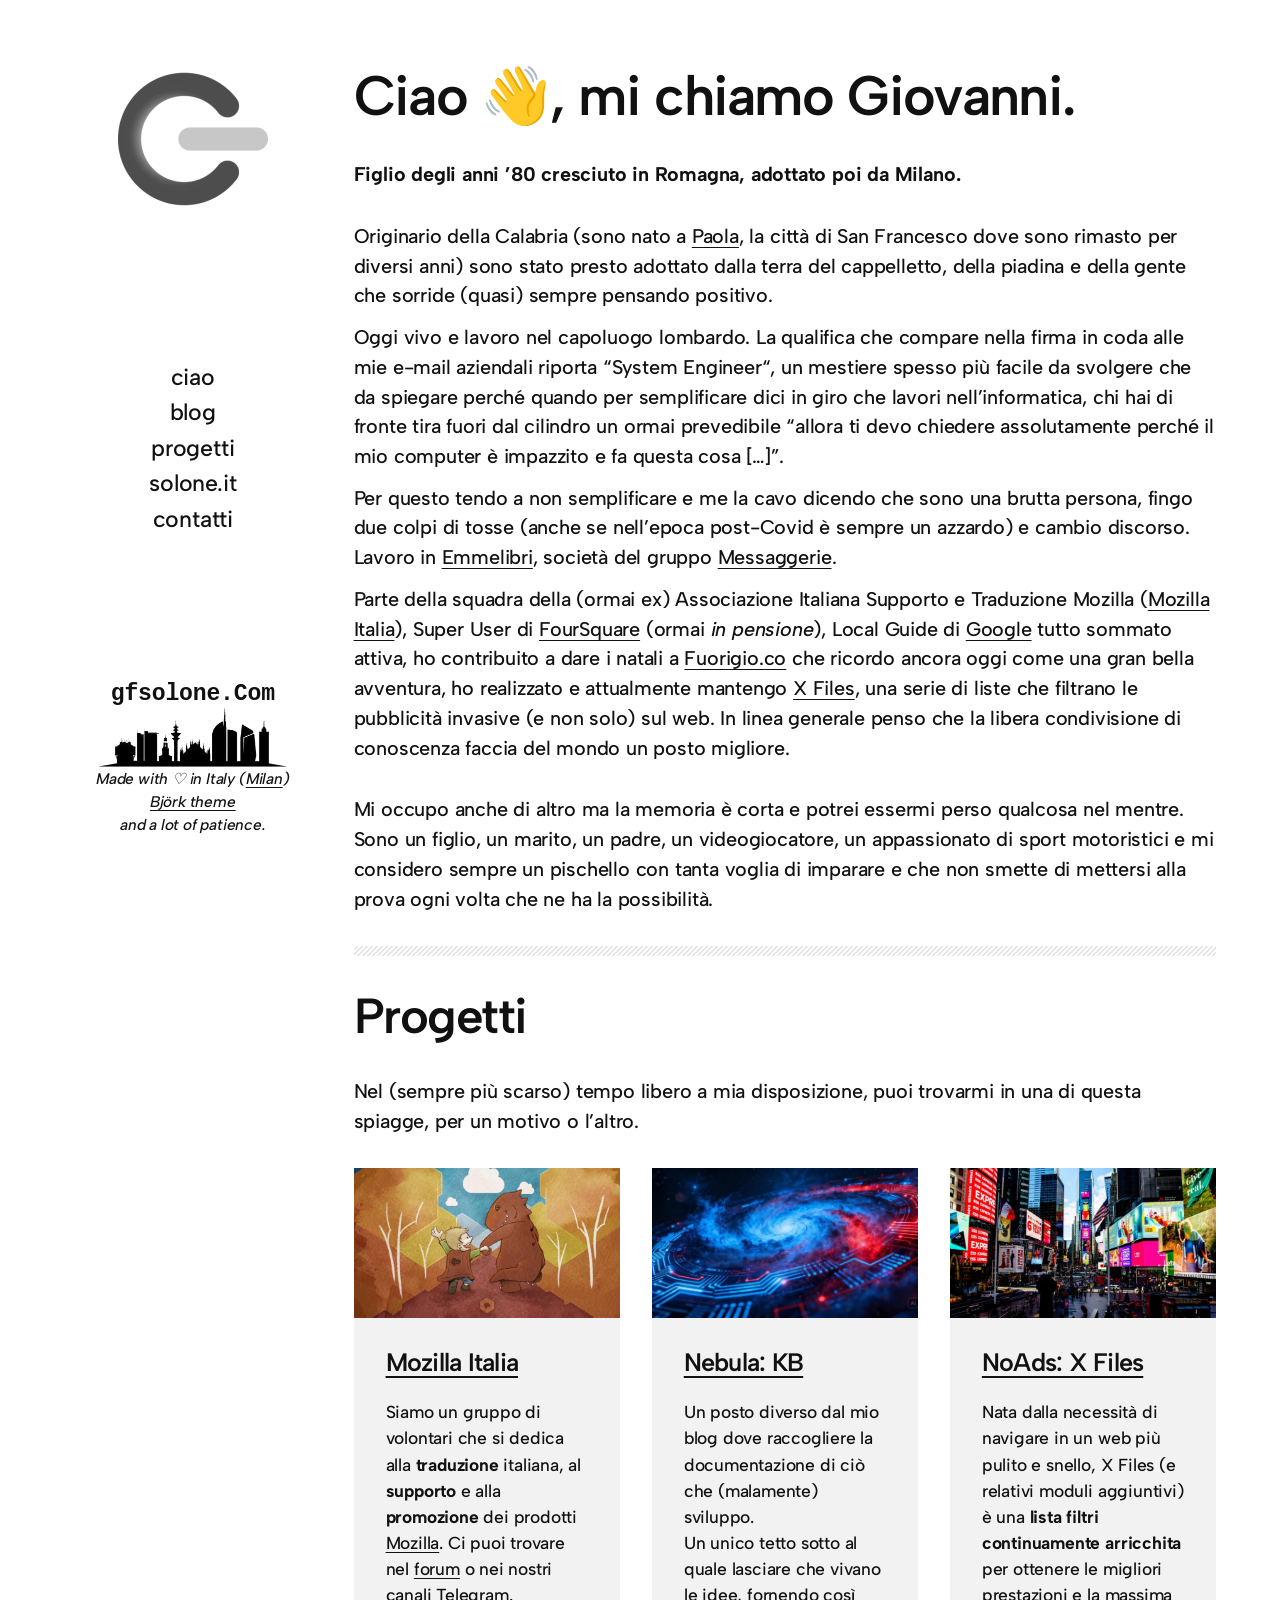
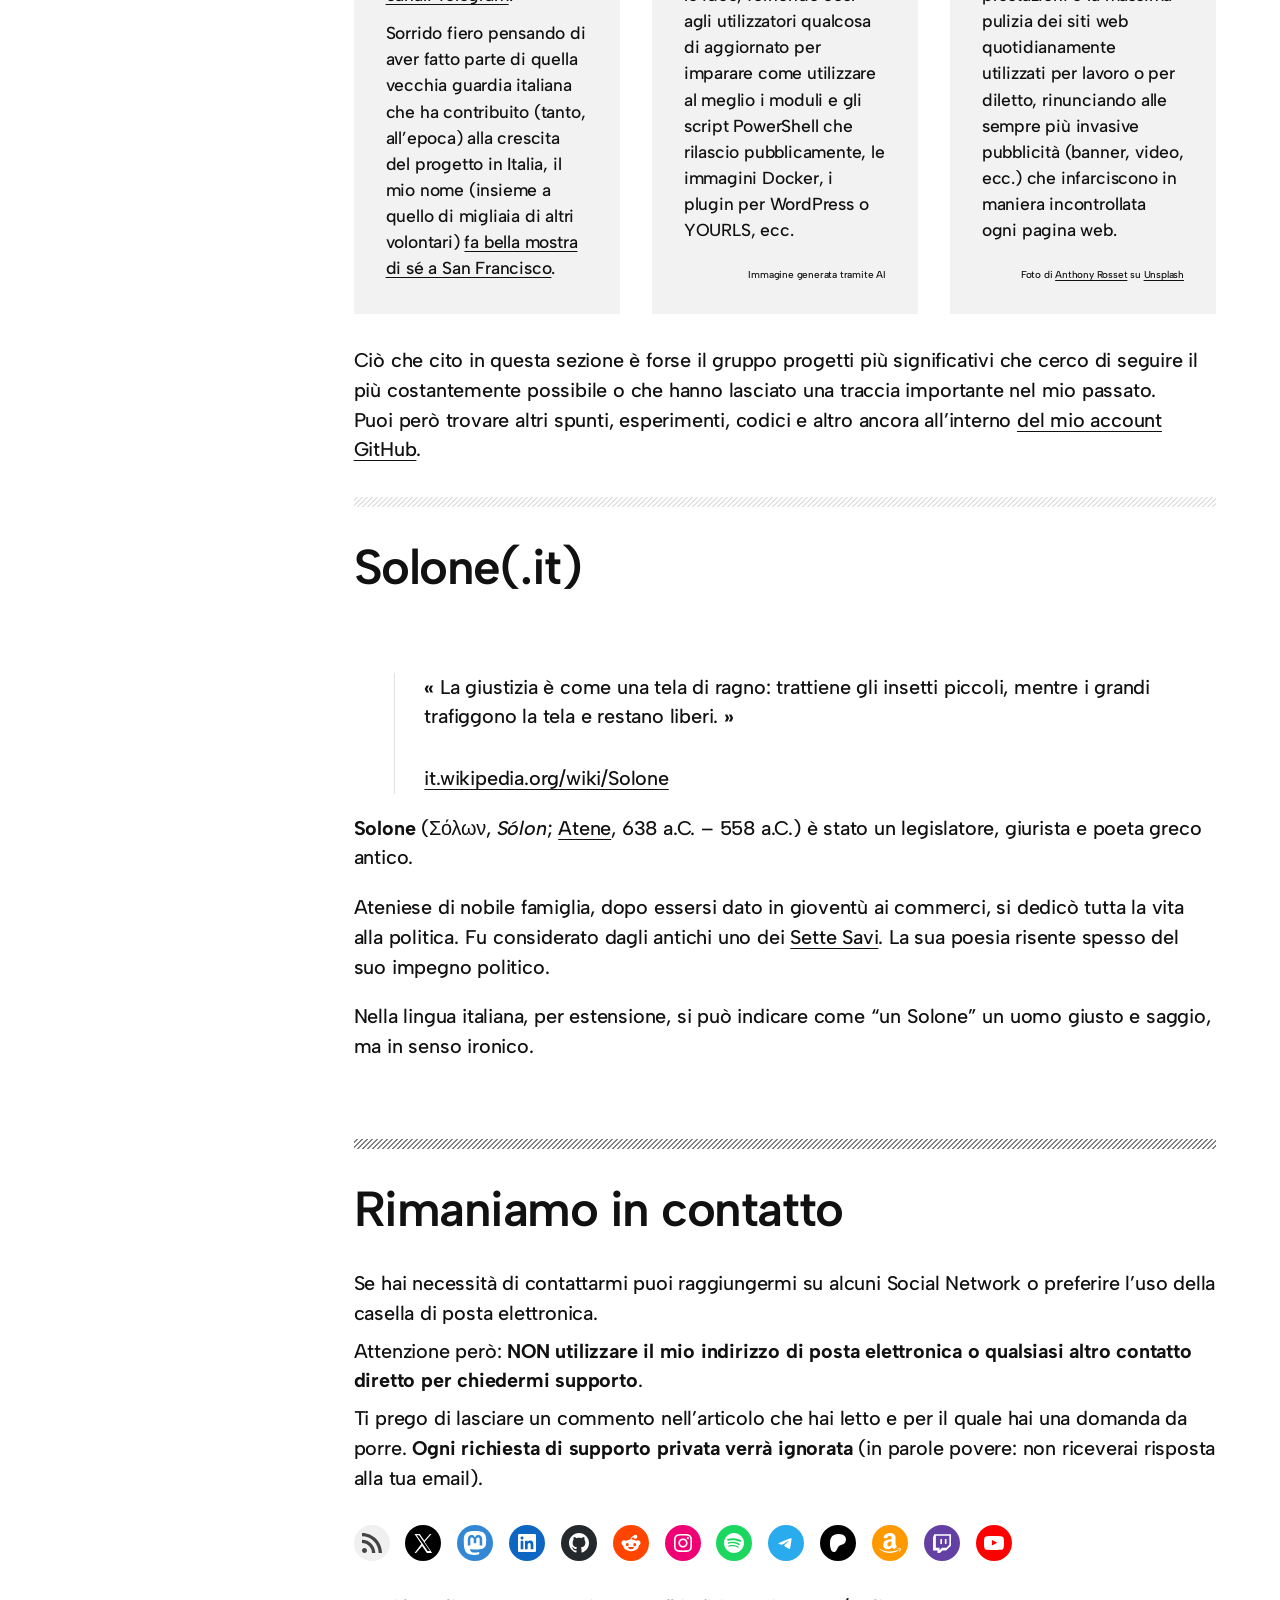
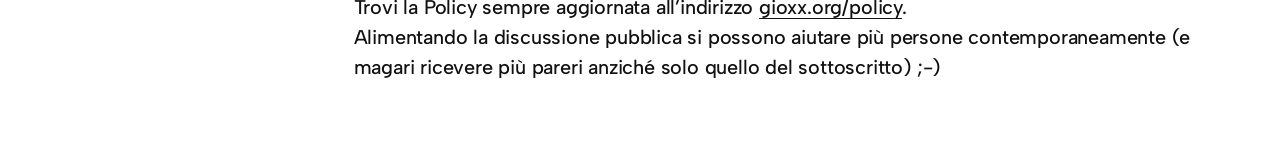
==== commit fcdd1de2: "feat: replace Twitter with X in social links" ====
--- a/index.html
+++ b/index.html
@@ -6,7 +6,8 @@
 	<title>Giovanni - gfsolone.Com</title>
 	<meta name="description" content="Ciao, mi chiamo Giovanni. Figlio degli anni ’80 cresciuto in Romagna, adottato poi da Milano.">
 	<link rel="canonical" href="https://gfsolone.com/">
-	<link rel="icon" href="favicon.ico">
+	<link rel="icon" href="favicon.ico" sizes="any">
+	<link rel="apple-touch-icon" href="apple-touch-icon.png">
 
 	<meta property="og:locale" content="it_IT">
 	<meta property="og:type" content="website">
@@ -128,7 +129,7 @@
 					<p class="tight">Ti prego di lasciare un commento nell’articolo che hai letto e per il quale hai una domanda da porre. <strong>Ogni richiesta di supporto privata verrà ignorata</strong> (in parole povere: non riceverai risposta alla tua email).</p>
 					<ul class="social-links">
 						<li class="feed"><a href="https://gioxx.org/feed"><svg viewBox="0 0 24 24" xmlns="http://www.w3.org/2000/svg" aria-hidden="true"><path d="M2,8.667V12c5.515,0,10,4.485,10,10h3.333C15.333,14.637,9.363,8.667,2,8.667z M2,2v3.333 c9.19,0,16.667,7.477,16.667,16.667H22C22,10.955,13.045,2,2,2z M4.5,17C3.118,17,2,18.12,2,19.5S3.118,22,4.5,22S7,20.88,7,19.5 S5.882,17,4.5,17z"></path></svg><span class="sr-only">RSS Feed</span></a></li>
-						<li class="twitter"><a href="https://twitter.com/gioxx"><svg viewBox="0 0 24 24" xmlns="http://www.w3.org/2000/svg" aria-hidden="true"><path d="M22.23,5.924c-0.736,0.326-1.527,0.547-2.357,0.646c0.847-0.508,1.498-1.312,1.804-2.27 c-0.793,0.47-1.671,0.812-2.606,0.996C18.324,4.498,17.257,4,16.077,4c-2.266,0-4.103,1.837-4.103,4.103 c0,0.322,0.036,0.635,0.106,0.935C8.67,8.867,5.647,7.234,3.623,4.751C3.27,5.357,3.067,6.062,3.067,6.814 c0,1.424,0.724,2.679,1.825,3.415c-0.673-0.021-1.305-0.206-1.859-0.513c0,0.017,0,0.034,0,0.052c0,1.988,1.414,3.647,3.292,4.023 c-0.344,0.094-0.707,0.144-1.081,0.144c-0.264,0-0.521-0.026-0.772-0.074c0.522,1.63,2.038,2.816,3.833,2.85 c-1.404,1.1-3.174,1.756-5.096,1.756c-0.331,0-0.658-0.019-0.979-0.057c1.816,1.164,3.973,1.843,6.29,1.843 c7.547,0,11.675-6.252,11.675-11.675c0-0.178-0.004-0.355-0.012-0.531C20.985,7.47,21.68,6.747,22.23,5.924z"></path></svg><span class="sr-only">Twitter</span></a></li>
+						<li class="x"><a href="https://x.com/gioxx"><svg viewBox="0 0 24 24" xmlns="http://www.w3.org/2000/svg" aria-hidden="true"><path d="M13.982 10.622 20.54 3h-1.554l-5.693 6.618L8.745 3H3.5l6.876 10.007L3.5 22h1.554l6.012-6.989L15.868 22h5.245l-7.131-10.378Zm-2.128 2.474-.697-.997-5.543-7.93H8l4.474 6.4.697.996 5.815 8.318h-2.387l-4.745-6.787Z"/></svg><span class="sr-only">X</span></a></li>
 						<li class="mastodon"><a href="https://go.gioxx.org/mastodon"><svg viewBox="0 0 24 24" xmlns="http://www.w3.org/2000/svg" aria-hidden="true"><path d="M23.193 7.879c0-5.206-3.411-6.732-3.411-6.732C18.062.357 15.108.025 12.041 0h-.076c-3.068.025-6.02.357-7.74 1.147 0 0-3.411 1.526-3.411 6.732 0 1.192-.023 2.618.015 4.129.124 5.092.934 10.109 5.641 11.355 2.17.574 4.034.695 5.535.612 2.722-.15 4.25-.972 4.25-.972l-.09-1.975s-1.945.613-4.129.539c-2.165-.074-4.449-.233-4.799-2.891a5.499 5.499 0 0 1-.048-.745s2.125.52 4.817.643c1.646.075 3.19-.097 4.758-.283 3.007-.359 5.625-2.212 5.954-3.905.517-2.665.475-6.507.475-6.507zm-4.024 6.709h-2.497V8.469c0-1.29-.543-1.944-1.628-1.944-1.2 0-1.802.776-1.802 2.312v3.349h-2.483v-3.35c0-1.536-.602-2.312-1.802-2.312-1.085 0-1.628.655-1.628 1.944v6.119H4.832V8.284c0-1.289.328-2.313.987-3.07.68-.758 1.569-1.146 2.674-1.146 1.278 0 2.246.491 2.886 1.474L12 6.585l.622-1.043c.64-.983 1.608-1.474 2.886-1.474 1.104 0 1.994.388 2.674 1.146.658.757.986 1.781.986 3.07v6.304z"/></svg><span class="sr-only">Mastodon</span></a></li>
 						<li class="linkedin"><a href="https://www.linkedin.com/in/gioxx/"><svg viewBox="0 0 24 24" xmlns="http://www.w3.org/2000/svg" aria-hidden="true"><path d="M19.7,3H4.3C3.582,3,3,3.582,3,4.3v15.4C3,20.418,3.582,21,4.3,21h15.4c0.718,0,1.3-0.582,1.3-1.3V4.3 C21,3.582,20.418,3,19.7,3z M8.339,18.338H5.667v-8.59h2.672V18.338z M7.004,8.574c-0.857,0-1.549-0.694-1.549-1.548 c0-0.855,0.691-1.548,1.549-1.548c0.854,0,1.547,0.694,1.547,1.548C8.551,7.881,7.858,8.574,7.004,8.574z M18.339,18.338h-2.669 v-4.177c0-0.996-0.017-2.278-1.387-2.278c-1.389,0-1.601,1.086-1.601,2.206v4.249h-2.667v-8.59h2.559v1.174h0.037 c0.356-0.675,1.227-1.387,2.526-1.387c2.703,0,3.203,1.779,3.203,4.092V18.338z"></path></svg><span class="sr-only">LinkedIn</span></a></li>
 						<li class="github"><a href="https://github.com/gioxx/"><svg viewBox="0 0 24 24" xmlns="http://www.w3.org/2000/svg" aria-hidden="true"><path d="M12,2C6.477,2,2,6.477,2,12c0,4.419,2.865,8.166,6.839,9.489c0.5,0.09,0.682-0.218,0.682-0.484 c0-0.236-0.009-0.866-0.014-1.699c-2.782,0.602-3.369-1.34-3.369-1.34c-0.455-1.157-1.11-1.465-1.11-1.465 c-0.909-0.62,0.069-0.608,0.069-0.608c1.004,0.071,1.532,1.03,1.532,1.03c0.891,1.529,2.341,1.089,2.91,0.833 c0.091-0.647,0.349-1.086,0.635-1.337c-2.22-0.251-4.555-1.111-4.555-4.943c0-1.091,0.39-1.984,1.03-2.682 C6.546,8.54,6.202,7.524,6.746,6.148c0,0,0.84-0.269,2.75,1.025C10.295,6.95,11.15,6.84,12,6.836 c0.85,0.004,1.705,0.114,2.504,0.336c1.909-1.294,2.748-1.025,2.748-1.025c0.546,1.376,0.202,2.394,0.1,2.646 c0.64,0.699,1.026,1.591,1.026,2.682c0,3.841-2.337,4.687-4.565,4.935c0.359,0.307,0.679,0.917,0.679,1.852 c0,1.335-0.012,2.415-0.012,2.741c0,0.269,0.18,0.579,0.688,0.481C19.138,20.161,22,16.416,22,12C22,6.477,17.523,2,12,2z"></path></svg><span class="sr-only">GitHub</span></a></li>
--- a/assets/style.css
+++ b/assets/style.css
@@ -275,7 +275,7 @@
 
 .social-links svg { width: 1em; height: 1em; fill: currentColor; }
 
-.social-links .twitter   { background: #1da1f2; color: #fff; }
+.social-links .x         { background: #000;    color: #fff; }
 .social-links .mastodon  { background: #3288d4; color: #fff; }
 .social-links .linkedin  { background: #0d66c2; color: #fff; }
 .social-links .github    { background: #24292d; color: #fff; }
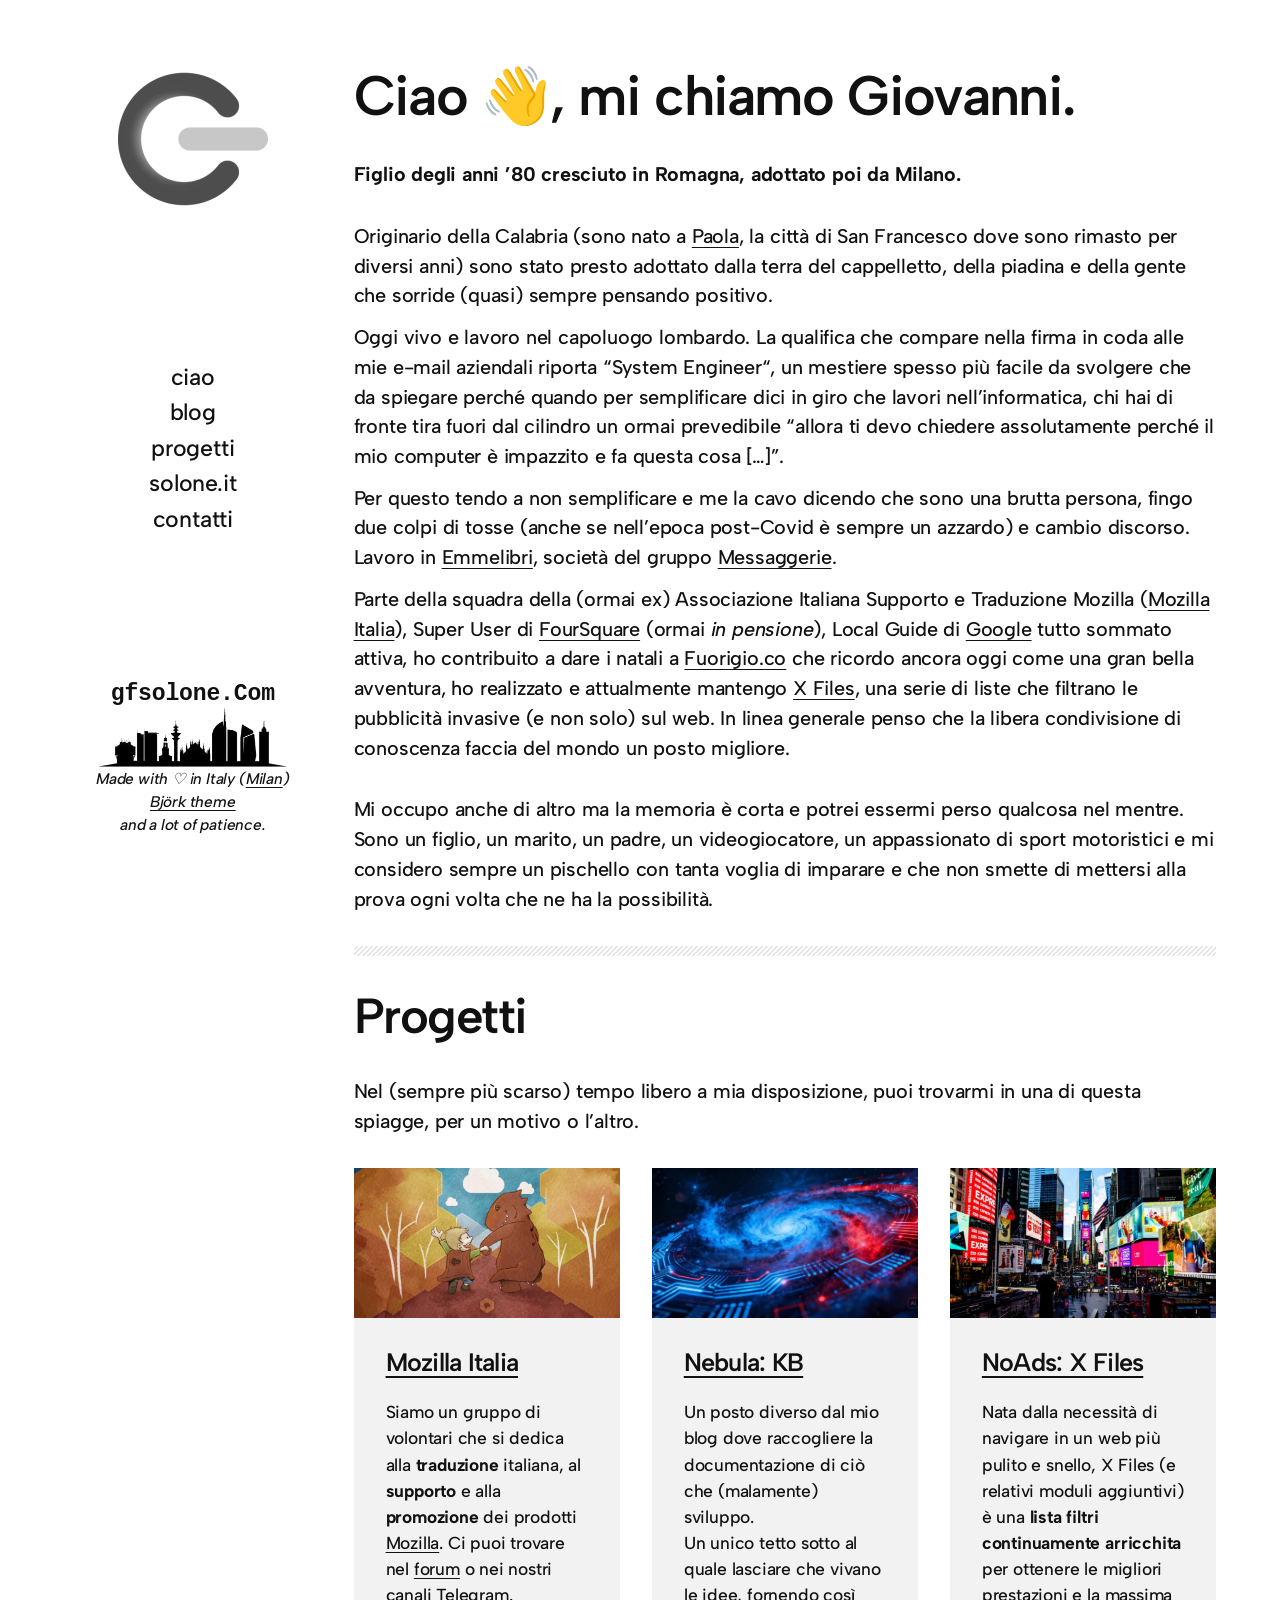
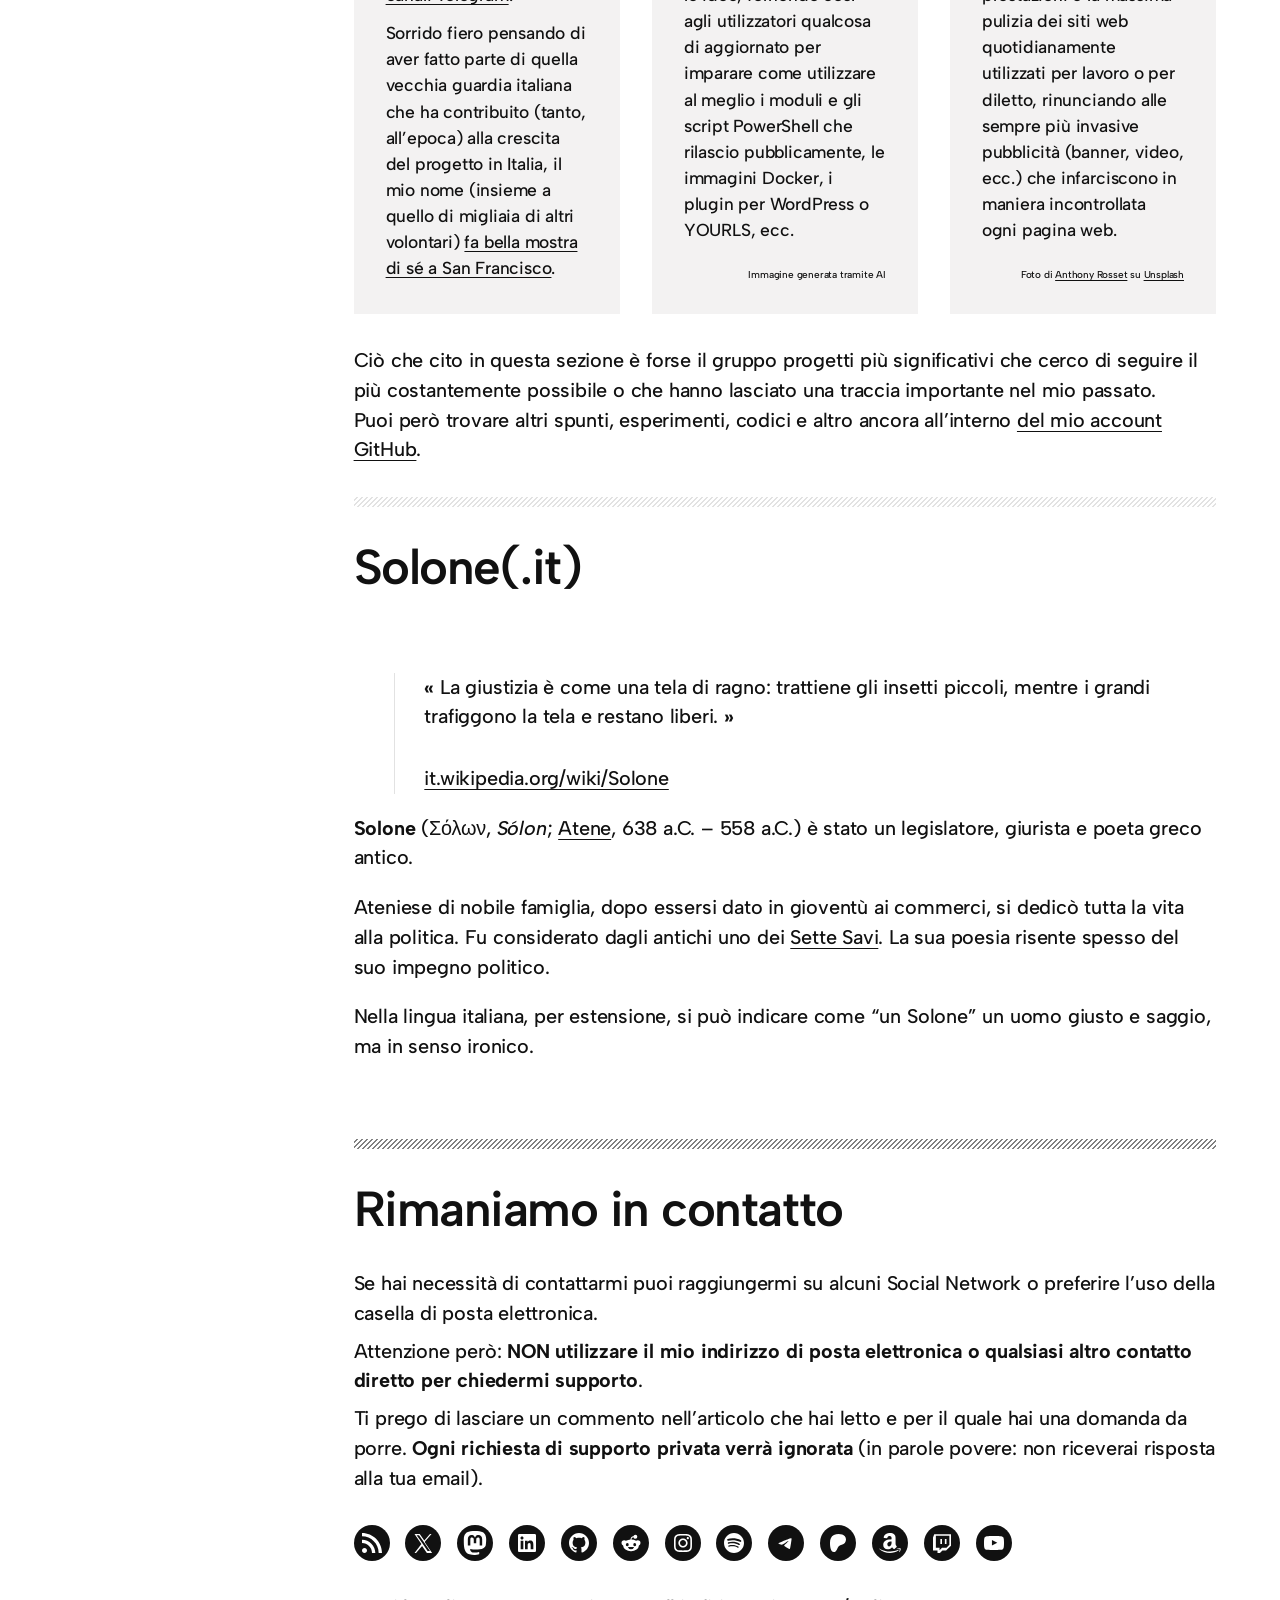
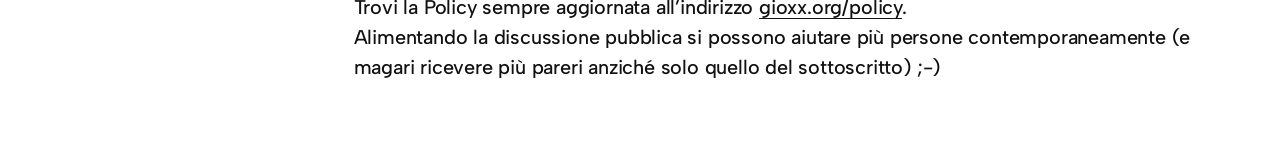
==== commit cfcf4f56: "docs: add license notice to index.html" ====
--- a/index.html
+++ b/index.html
@@ -1,4 +1,17 @@
 <!doctype html>
+<!--
+	gfsolone.com
+
+	Codice (markup HTML e CSS): GNU General Public License v2.0 o successiva.
+	SPDX-License-Identifier: GPL-2.0-or-later
+	Derivato dal tema Björk di Anders Norén e dalle icone di WordPress (GPLv2+).
+
+	Contenuti (testi, logo "G", nome e immagini personali):
+	© Giovanni Solone, tutti i diritti riservati. Non coperti dalla GPL.
+
+	Materiale di terzi sotto la licenza dei rispettivi autori.
+	Dettagli: https://github.com/gioxx/gfsolone.com#licenza
+-->
 <html lang="it">
 <head>
 	<meta charset="utf-8">
--- a/assets/style.css
+++ b/assets/style.css
@@ -251,14 +251,20 @@
 	font-size: 24px;
 }
 
+/* Icone monocromatiche; al passaggio del mouse prendono il colore del marchio */
 .social-links li {
+	--brand: var(--foreground);
 	border-radius: 9999px;
-	background: #f0f0f0;
-	color: #444;
-	transition: transform 0.1s ease;
-}
-
-.social-links li:hover { transform: scale(1.1); }
+	background: var(--foreground);
+	color: #fff;
+	transition: transform 0.1s ease, background-color 0.15s ease;
+}
+
+.social-links li:hover,
+.social-links li:focus-within {
+	background: var(--brand);
+	transform: scale(1.1);
+}
 
 @media (prefers-reduced-motion: reduce) {
 	.social-links li { transition: none; }
@@ -275,18 +281,19 @@
 
 .social-links svg { width: 1em; height: 1em; fill: currentColor; }
 
-.social-links .x         { background: #000;    color: #fff; }
-.social-links .mastodon  { background: #3288d4; color: #fff; }
-.social-links .linkedin  { background: #0d66c2; color: #fff; }
-.social-links .github    { background: #24292d; color: #fff; }
-.social-links .reddit    { background: #ff4500; color: #fff; }
-.social-links .instagram { background: #f00075; color: #fff; }
-.social-links .spotify   { background: #1bd760; color: #fff; }
-.social-links .telegram  { background: #2aabee; color: #fff; }
-.social-links .patreon   { background: #000;    color: #fff; }
-.social-links .amazon    { background: #f90;    color: #fff; }
-.social-links .twitch    { background: #6440a4; color: #fff; }
-.social-links .youtube   { background: red;     color: #fff; }
+.social-links .feed      { --brand: #f26522; }
+.social-links .x         { --brand: #000; }
+.social-links .mastodon  { --brand: #3288d4; }
+.social-links .linkedin  { --brand: #0d66c2; }
+.social-links .github    { --brand: #24292d; }
+.social-links .reddit    { --brand: #ff4500; }
+.social-links .instagram { --brand: #f00075; }
+.social-links .spotify   { --brand: #1bd760; }
+.social-links .telegram  { --brand: #2aabee; }
+.social-links .patreon   { --brand: #000; }
+.social-links .amazon    { --brand: #f90; }
+.social-links .twitch    { --brand: #6440a4; }
+.social-links .youtube   { --brand: red; }
 
 .sr-only {
 	position: absolute;
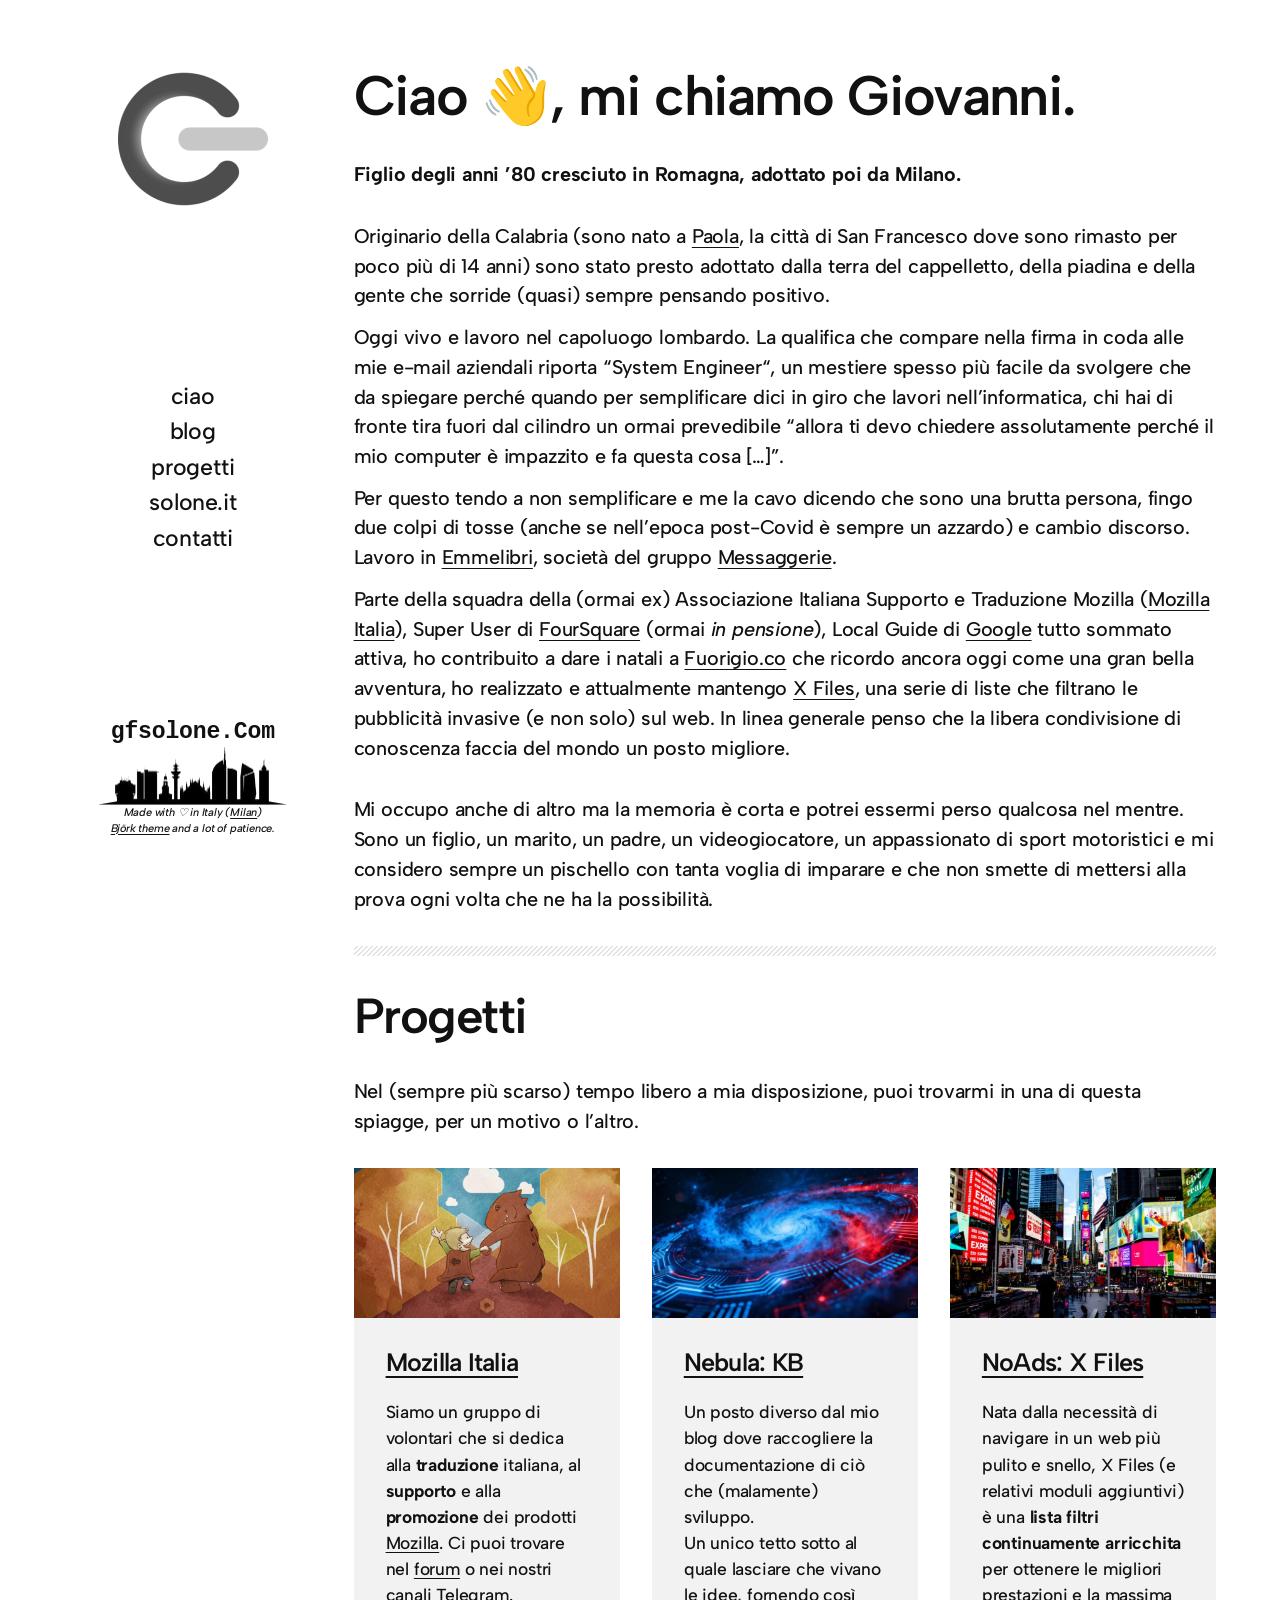
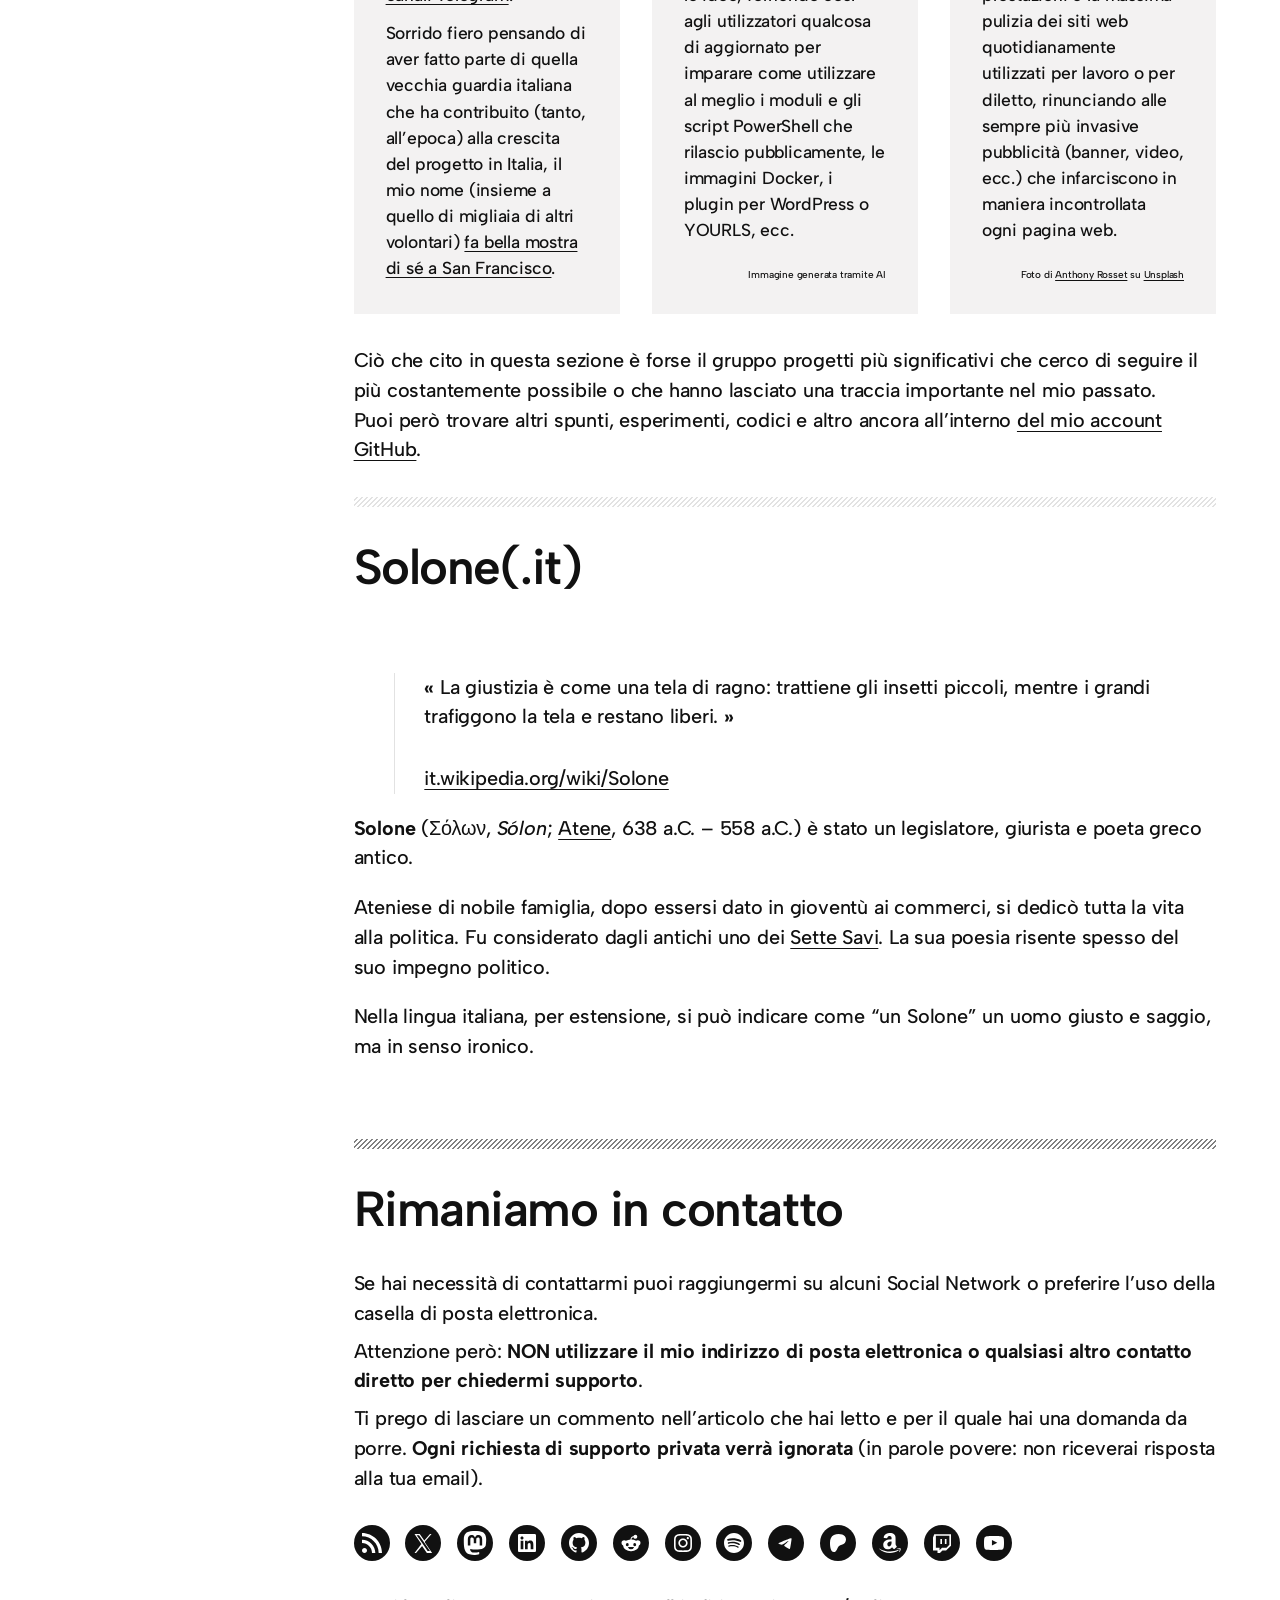
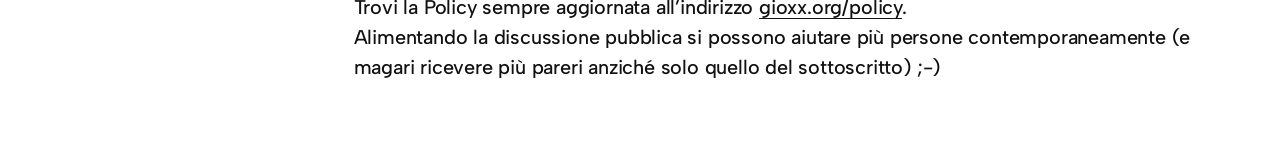
==== commit 7b2c43ba: "Update index.html" ====
--- a/index.html
+++ b/index.html
@@ -60,8 +60,7 @@
 					<p class="site-title"><a href="https://gfsolone.com" rel="home" aria-current="page">gfsolone.Com</a></p>
 					<img src="assets/img/milan-skyline.png" alt="" width="189" height="61">
 					<p>Made with ♡ in Italy (<a href="https://it.wikipedia.org/wiki/Milano">Milan</a>)</p>
-					<p><a href="https://andersnoren.se/">Björk theme</a></p>
-					<p>and a lot of patience.</p>
+					<p><a href="https://andersnoren.se/">Björk theme</a> and a lot of patience.</p>
 				</div>
 			</aside>
 		</div>
@@ -72,7 +71,7 @@
 					<div class="intro-text">
 						<h1>Ciao 👋, mi chiamo Giovanni.</h1>
 						<p><strong>Figlio degli anni ’80 cresciuto in Romagna, adottato poi da Milano.</strong></p>
-						<p>Originario della Calabria (sono nato a&nbsp;<a href="https://it.wikipedia.org/wiki/Paola_%28Italia%29">Paola</a>, la città di San Francesco dove sono rimasto per diversi anni) sono stato presto adottato dalla terra del cappelletto, della piadina e della gente che sorride (quasi) sempre pensando positivo.</p>
+						<p>Originario della Calabria (sono nato a&nbsp;<a href="https://it.wikipedia.org/wiki/Paola_%28Italia%29">Paola</a>, la città di San Francesco dove sono rimasto per poco più di 14 anni) sono stato presto adottato dalla terra del cappelletto, della piadina e della gente che sorride (quasi) sempre pensando positivo.</p>
 						<p class="tight">Oggi vivo e lavoro nel capoluogo lombardo. La qualifica che compare nella firma in coda alle mie e-mail aziendali riporta “System Engineer“, un mestiere spesso più facile da svolgere che da spiegare perché quando per semplificare dici in giro che lavori nell’informatica, chi hai di fronte tira fuori dal cilindro un ormai prevedibile “allora ti devo chiedere assolutamente perché il mio computer è impazzito e fa questa cosa […]”.</p>
 						<p class="tight">Per questo tendo a non semplificare e me la cavo dicendo che sono una brutta persona, fingo due colpi di tosse (anche se nell’epoca post-Covid è sempre un azzardo) e cambio discorso. Lavoro in <a href="https://www.emmelibri.it">Emmelibri</a>, società del gruppo <a href="https://www.messaggerie.it">Messaggerie</a>.</p>
 						<p class="tight">Parte della squadra della (ormai ex) Associazione Italiana Supporto e Traduzione Mozilla (<a href="https://www.mozillaitalia.it/">Mozilla Italia</a>), Super User di <a href="http://foursquare.com/">FourSquare</a> (ormai <em>in pensione</em>), Local Guide di <a href="https://maps.google.com/localguides">Google</a> tutto sommato attiva, ho contribuito a dare i natali a <a href="http://fuorigio.co">Fuorigio.co</a> che ricordo ancora oggi come una gran bella avventura, ho realizzato e attualmente mantengo <a href="https://xfiles.noads.it">X Files</a>, una serie di liste che filtrano le pubblicità invasive (e non solo) sul web. In linea generale penso che la libera condivisione di conoscenza faccia del mondo un posto migliore.</p>
--- a/assets/style.css
+++ b/assets/style.css
@@ -152,7 +152,8 @@
 .sidebar-footer img { width: 189px; margin: 0 auto; }
 
 .sidebar-footer p:not(.site-title) {
-	font-size: var(--fs-tiny);
+	font-size: 11px;
+	line-height: 1.4;
 	font-style: italic;
 }
 
@@ -241,6 +242,15 @@
 /* ------------------------------------------- */
 
 .contact .tight { margin-top: 8px; }
+
+/* Pagina /sunset/: lista dei tools traslocati */
+.tool-links {
+	list-style: none;
+	padding: 0;
+	font-size: var(--fs-medium);
+}
+.tool-links li + li { margin-top: 0.75em; }
+code { font-family: var(--font-mono); font-size: 0.9em; }
 
 .social-links {
 	list-style: none;
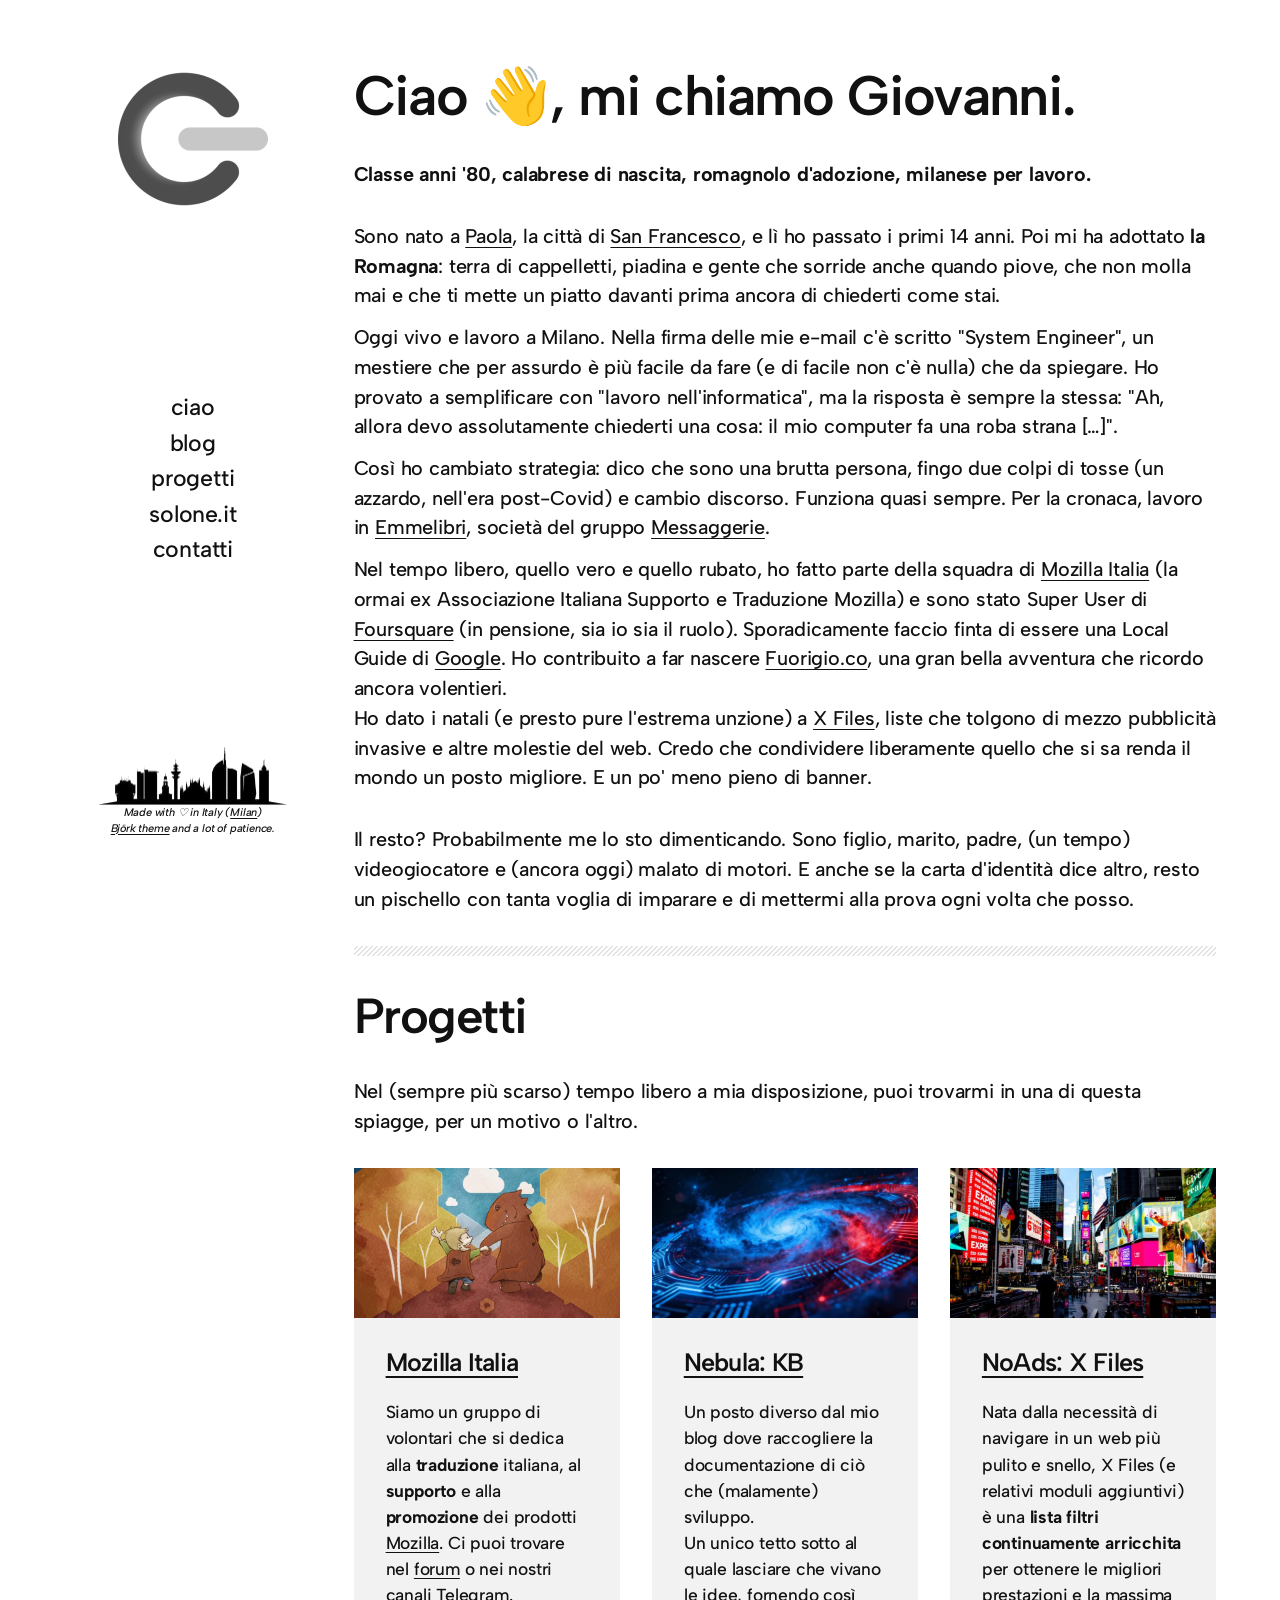
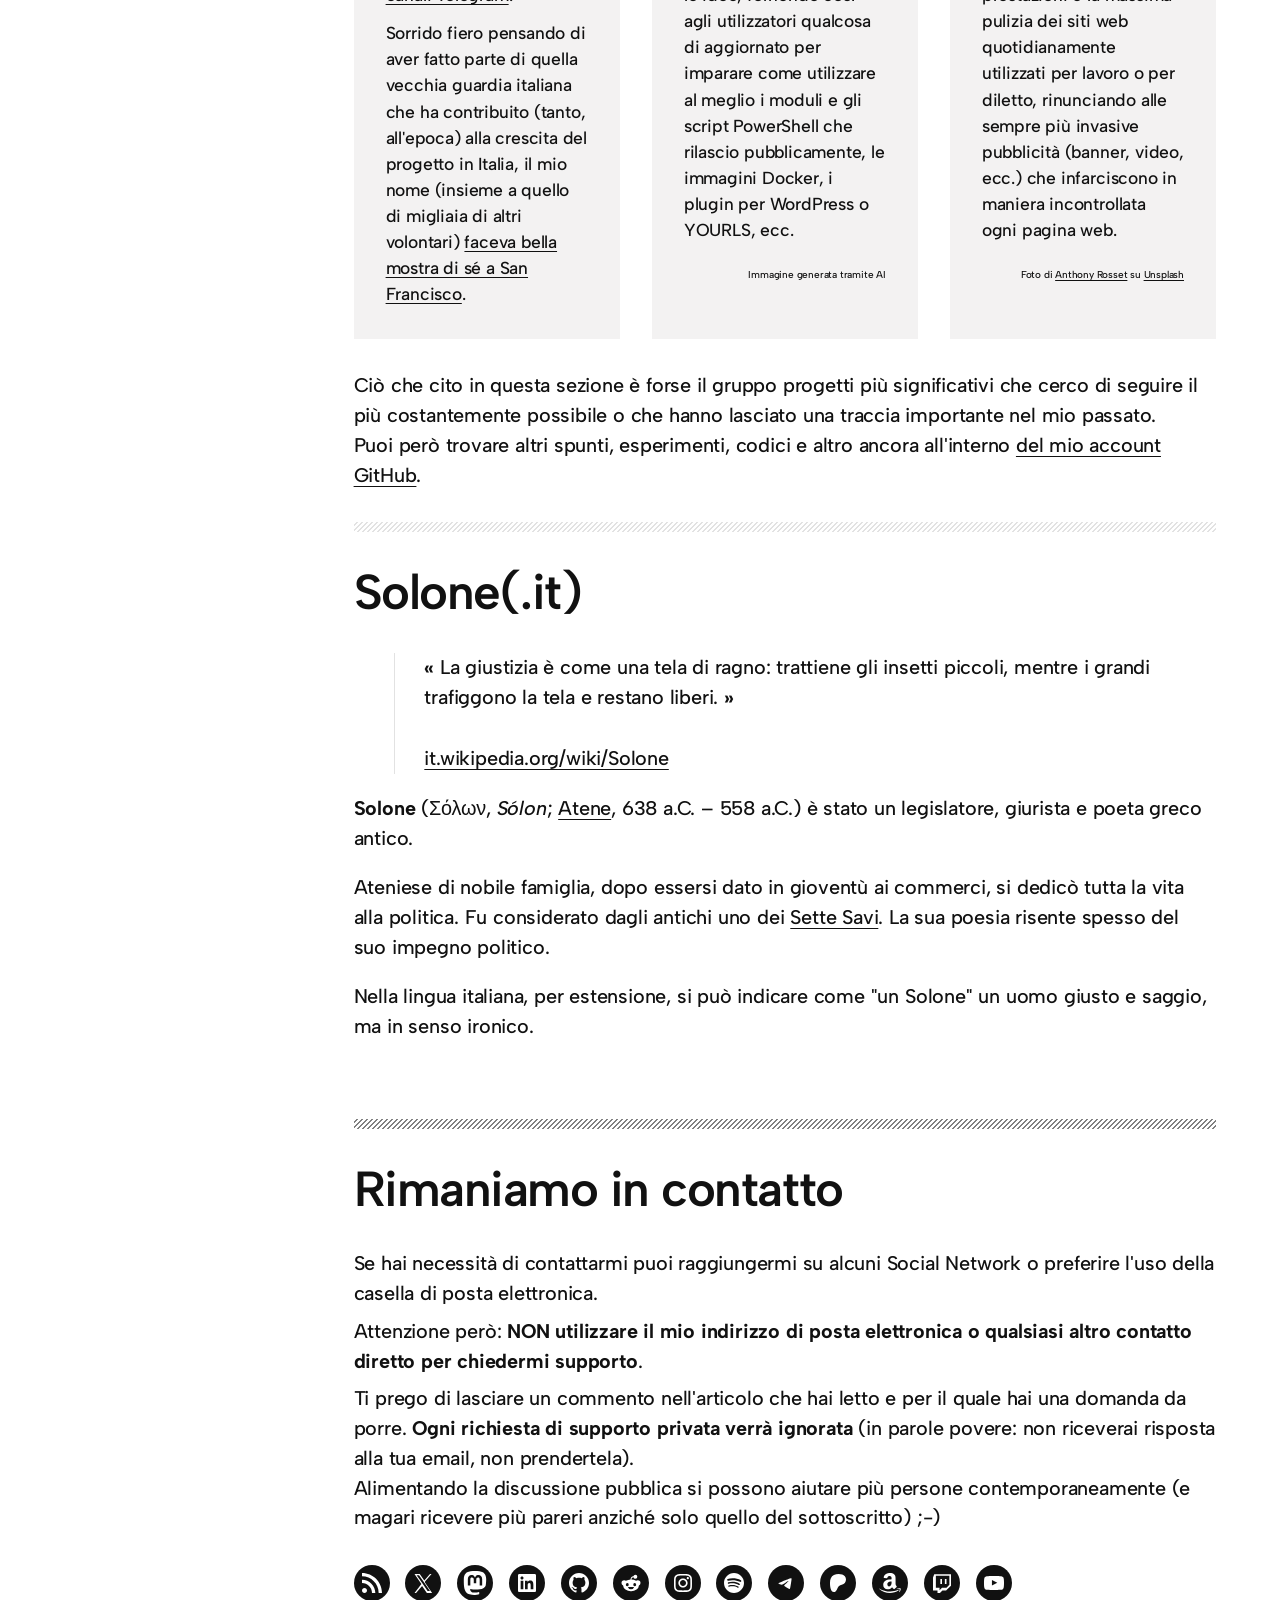
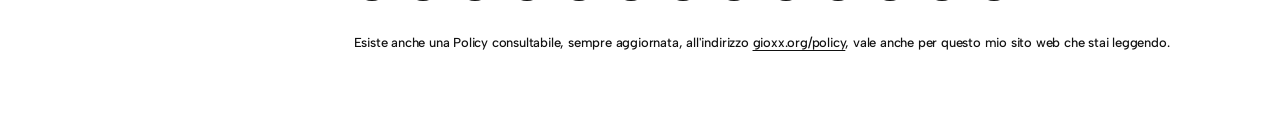
==== commit 6a1245a7: "content: rewrite bio, sunset and 404 copy; tidy layout - Rewrite home bio, /sunset/ and 404 text in " ====
--- a/index.html
+++ b/index.html
@@ -17,7 +17,7 @@
 	<meta charset="utf-8">
 	<meta name="viewport" content="width=device-width, initial-scale=1">
 	<title>Giovanni - gfsolone.Com</title>
-	<meta name="description" content="Ciao, mi chiamo Giovanni. Figlio degli anni ’80 cresciuto in Romagna, adottato poi da Milano.">
+	<meta name="description" content="Ciao, mi chiamo Giovanni. Figlio degli anni 80, cresciuto in Romagna, adottato poi da Milano.">
 	<link rel="canonical" href="https://gfsolone.com/">
 	<link rel="icon" href="favicon.ico" sizes="any">
 	<link rel="apple-touch-icon" href="apple-touch-icon.png">
@@ -25,7 +25,7 @@
 	<meta property="og:locale" content="it_IT">
 	<meta property="og:type" content="website">
 	<meta property="og:title" content="Giovanni - gfsolone.Com">
-	<meta property="og:description" content="Ciao, mi chiamo Giovanni. fotografia: Francesco Napoletano">
+	<meta property="og:description" content="Ciao, mi chiamo Giovanni, e questa è la mia pagina web personale.">
 	<meta property="og:url" content="https://gfsolone.com/">
 	<meta property="og:site_name" content="gfsolone.Com">
 	<meta property="og:image" content="https://gfsolone.com/assets/img/og-image.jpg">
@@ -57,7 +57,6 @@
 				</nav>
 
 				<div class="sidebar-footer">
-					<p class="site-title"><a href="https://gfsolone.com" rel="home" aria-current="page">gfsolone.Com</a></p>
 					<img src="assets/img/milan-skyline.png" alt="" width="189" height="61">
 					<p>Made with ♡ in Italy (<a href="https://it.wikipedia.org/wiki/Milano">Milan</a>)</p>
 					<p><a href="https://andersnoren.se/">Björk theme</a> and a lot of patience.</p>
@@ -70,12 +69,13 @@
 				<section class="intro" id="intro">
 					<div class="intro-text">
 						<h1>Ciao 👋, mi chiamo Giovanni.</h1>
-						<p><strong>Figlio degli anni ’80 cresciuto in Romagna, adottato poi da Milano.</strong></p>
-						<p>Originario della Calabria (sono nato a&nbsp;<a href="https://it.wikipedia.org/wiki/Paola_%28Italia%29">Paola</a>, la città di San Francesco dove sono rimasto per poco più di 14 anni) sono stato presto adottato dalla terra del cappelletto, della piadina e della gente che sorride (quasi) sempre pensando positivo.</p>
-						<p class="tight">Oggi vivo e lavoro nel capoluogo lombardo. La qualifica che compare nella firma in coda alle mie e-mail aziendali riporta “System Engineer“, un mestiere spesso più facile da svolgere che da spiegare perché quando per semplificare dici in giro che lavori nell’informatica, chi hai di fronte tira fuori dal cilindro un ormai prevedibile “allora ti devo chiedere assolutamente perché il mio computer è impazzito e fa questa cosa […]”.</p>
-						<p class="tight">Per questo tendo a non semplificare e me la cavo dicendo che sono una brutta persona, fingo due colpi di tosse (anche se nell’epoca post-Covid è sempre un azzardo) e cambio discorso. Lavoro in <a href="https://www.emmelibri.it">Emmelibri</a>, società del gruppo <a href="https://www.messaggerie.it">Messaggerie</a>.</p>
-						<p class="tight">Parte della squadra della (ormai ex) Associazione Italiana Supporto e Traduzione Mozilla (<a href="https://www.mozillaitalia.it/">Mozilla Italia</a>), Super User di <a href="http://foursquare.com/">FourSquare</a> (ormai <em>in pensione</em>), Local Guide di <a href="https://maps.google.com/localguides">Google</a> tutto sommato attiva, ho contribuito a dare i natali a <a href="http://fuorigio.co">Fuorigio.co</a> che ricordo ancora oggi come una gran bella avventura, ho realizzato e attualmente mantengo <a href="https://xfiles.noads.it">X Files</a>, una serie di liste che filtrano le pubblicità invasive (e non solo) sul web. In linea generale penso che la libera condivisione di conoscenza faccia del mondo un posto migliore.</p>
-						<p>Mi occupo anche di altro ma la memoria è corta e potrei essermi perso qualcosa nel mentre. Sono un figlio, un marito, un padre, un videogiocatore, un appassionato di sport motoristici e mi considero sempre un pischello con tanta voglia di imparare e che non smette di mettersi alla prova ogni volta che ne ha la possibilità.</p>
+						<p><strong>Classe anni '80, calabrese di nascita, romagnolo d'adozione, milanese per lavoro.</strong></p>
+						<p>Sono nato a <a href="https://it.wikipedia.org/wiki/Paola_%28Italia%29">Paola</a>, la città di <a href="https://it.wikipedia.org/wiki/Francesco_da_Paola">San Francesco</a>, e lì ho passato i primi 14 anni. Poi mi ha adottato <strong>la Romagna</strong>: terra di cappelletti, piadina e gente che sorride anche quando piove, che non molla mai e che ti mette un piatto davanti prima ancora di chiederti come stai.</p>
+						<p class="tight">Oggi vivo e lavoro a Milano. Nella firma delle mie e-mail c'è scritto "System Engineer", un mestiere che per assurdo è più facile da fare (e di facile non c'è nulla) che da spiegare. Ho provato a semplificare con "lavoro nell'informatica", ma la risposta è sempre la stessa: "Ah, allora devo assolutamente chiederti una cosa: il mio computer fa una roba strana […]".</p>
+						<p class="tight">Così ho cambiato strategia: dico che sono una brutta persona, fingo due colpi di tosse (un azzardo, nell'era post-Covid) e cambio discorso. Funziona quasi sempre. Per la cronaca, lavoro in <a href="https://www.emmelibri.it">Emmelibri</a>, società del gruppo <a href="https://www.messaggerie.it">Messaggerie</a>.</p>
+						<p class="tight">Nel tempo libero, quello vero e quello rubato, ho fatto parte della squadra di <a href="https://www.mozillaitalia.it/">Mozilla Italia</a> (la ormai ex Associazione Italiana Supporto e Traduzione Mozilla) e sono stato Super User di <a href="http://foursquare.com/">Foursquare</a> (in pensione, sia io sia il ruolo). Sporadicamente faccio finta di essere una Local Guide di <a href="https://maps.google.com/localguides">Google</a>. Ho contribuito a far nascere <a href="http://fuorigio.co">Fuorigio.co</a>, una gran bella avventura che ricordo ancora volentieri.<br />
+						Ho dato i natali (e presto pure l'estrema unzione) a <a href="https://xfiles.noads.it">X Files</a>, liste che tolgono di mezzo pubblicità invasive e altre molestie del web. Credo che condividere liberamente quello che si sa renda il mondo un posto migliore. E un po' meno pieno di banner.</p>
+						<p>Il resto? Probabilmente me lo sto dimenticando. Sono figlio, marito, padre, (un tempo) videogiocatore e (ancora oggi) malato di motori. E anche se la carta d'identità dice altro, resto un pischello con tanta voglia di imparare e di mettermi alla prova ogni volta che posso.</p>
 					</div>
 				</section>
 
@@ -83,7 +83,7 @@
 
 				<section class="stack" id="progetti">
 					<h2>Progetti</h2>
-					<p>Nel (sempre più scarso) tempo libero a mia disposizione, puoi trovarmi in una di questa spiagge, per un motivo o l’altro.</p>
+					<p>Nel (sempre più scarso) tempo libero a mia disposizione, puoi trovarmi in una di questa spiagge, per un motivo o l'altro.</p>
 
 					<div class="cards">
 						<article class="card">
@@ -91,7 +91,7 @@
 							<div class="card-body">
 								<h6><a href="https://www.mozillaitalia.org/">Mozilla Italia</a></h6>
 								<p class="small">Siamo un gruppo di volontari che si dedica alla <strong>traduzione</strong> italiana, al <strong>supporto</strong> e alla <strong>promozione</strong> dei prodotti <a href="https://www.mozilla.org/">Mozilla</a>. Ci puoi trovare nel <a href="https://forum.mozillaitalia.org">forum</a> o nei nostri <a href="https://t.me/mozita_hub_bot">canali Telegram</a>.</p>
-								<p class="small tight">Sorrido fiero pensando di aver fatto parte di quella vecchia guardia italiana che ha contribuito (tanto, all’epoca) alla crescita del progetto in Italia, il mio nome (insieme a quello di migliaia di altri volontari) <a href="https://wiki.mozilla.org/Monument">fa bella mostra di sé a San Francisco</a>.</p>
+								<p class="small tight">Sorrido fiero pensando di aver fatto parte di quella vecchia guardia italiana che ha contribuito (tanto, all'epoca) alla crescita del progetto in Italia, il mio nome (insieme a quello di migliaia di altri volontari) <a href="https://wiki.mozilla.org/Monument">faceva bella mostra di sé a San Francisco</a>.</p>
 							</div>
 						</article>
 
@@ -114,7 +114,7 @@
 						</article>
 					</div>
 
-					<p>Ciò che cito in questa sezione è forse il gruppo progetti più significativi che cerco di seguire il più costantemente possibile o che hanno lasciato una traccia importante nel mio passato.<br>Puoi però trovare altri spunti, esperimenti, codici e altro ancora all’interno <a href="https://github.com/gioxx">del mio account GitHub</a>.</p>
+					<p>Ciò che cito in questa sezione è forse il gruppo progetti più significativi che cerco di seguire il più costantemente possibile o che hanno lasciato una traccia importante nel mio passato.<br>Puoi però trovare altri spunti, esperimenti, codici e altro ancora all'interno <a href="https://github.com/gioxx">del mio account GitHub</a>.</p>
 				</section>
 
 				<hr class="separator is-light">
@@ -128,7 +128,7 @@
 						</blockquote>
 						<p><strong>Solone</strong> (Σόλων, <em>Sólon</em>; <a href="http://it.wikipedia.org/wiki/Atene">Atene</a>, 638 a.C. – 558 a.C.) è stato un legislatore, giurista e poeta greco antico.</p>
 						<p>Ateniese di nobile famiglia, dopo essersi dato in gioventù ai commerci, si dedicò tutta la vita alla politica. Fu considerato dagli antichi uno dei <a href="http://it.wikipedia.org/wiki/Sette_Savi">Sette Savi</a>. La sua poesia risente spesso del suo impegno politico.</p>
-						<p>Nella lingua italiana, per estensione, si può indicare come “un Solone” un uomo giusto e saggio, ma in senso ironico.</p>
+						<p>Nella lingua italiana, per estensione, si può indicare come "un Solone" un uomo giusto e saggio, ma in senso ironico.</p>
 					</div>
 				</section>
 
@@ -136,9 +136,11 @@
 
 				<section class="stack contact" id="seguimi">
 					<h2>Rimaniamo in contatto</h2>
-					<p>Se hai necessità di contattarmi puoi raggiungermi su alcuni Social Network o preferire l’uso della casella di posta elettronica.</p>
+					<p>Se hai necessità di contattarmi puoi raggiungermi su alcuni Social Network o preferire l'uso della casella di posta elettronica.</p>
 					<p class="tight">Attenzione però: <strong>NON utilizzare il mio indirizzo di posta elettronica o qualsiasi altro contatto diretto per chiedermi supporto</strong>.</p>
-					<p class="tight">Ti prego di lasciare un commento nell’articolo che hai letto e per il quale hai una domanda da porre. <strong>Ogni richiesta di supporto privata verrà ignorata</strong> (in parole povere: non riceverai risposta alla tua email).</p>
+					<p class="tight">Ti prego di lasciare un commento nell'articolo che hai letto e per il quale hai una domanda da porre. <strong>Ogni richiesta di supporto privata verrà ignorata</strong> (in parole povere: non riceverai risposta alla tua email, non prendertela).<br />
+					Alimentando la discussione pubblica si possono aiutare più persone contemporaneamente (e magari ricevere più pareri
+					anziché solo quello del sottoscritto) ;-)</p>
 					<ul class="social-links">
 						<li class="feed"><a href="https://gioxx.org/feed"><svg viewBox="0 0 24 24" xmlns="http://www.w3.org/2000/svg" aria-hidden="true"><path d="M2,8.667V12c5.515,0,10,4.485,10,10h3.333C15.333,14.637,9.363,8.667,2,8.667z M2,2v3.333 c9.19,0,16.667,7.477,16.667,16.667H22C22,10.955,13.045,2,2,2z M4.5,17C3.118,17,2,18.12,2,19.5S3.118,22,4.5,22S7,20.88,7,19.5 S5.882,17,4.5,17z"></path></svg><span class="sr-only">RSS Feed</span></a></li>
 						<li class="x"><a href="https://x.com/gioxx"><svg viewBox="0 0 24 24" xmlns="http://www.w3.org/2000/svg" aria-hidden="true"><path d="M13.982 10.622 20.54 3h-1.554l-5.693 6.618L8.745 3H3.5l6.876 10.007L3.5 22h1.554l6.012-6.989L15.868 22h5.245l-7.131-10.378Zm-2.128 2.474-.697-.997-5.543-7.93H8l4.474 6.4.697.996 5.815 8.318h-2.387l-4.745-6.787Z"/></svg><span class="sr-only">X</span></a></li>
@@ -154,7 +156,7 @@
 						<li class="twitch"><a href="https://go.gioxx.org/twitch"><svg viewBox="0 0 24 24" xmlns="http://www.w3.org/2000/svg" aria-hidden="true"><path d="M16.499,8.089h-1.636v4.91h1.636V8.089z M12,8.089h-1.637v4.91H12V8.089z M4.228,3.178L3,6.451v13.092h4.499V22h2.456 l2.454-2.456h3.681L21,14.636V3.178H4.228z M19.364,13.816l-2.864,2.865H12l-2.453,2.453V16.68H5.863V4.814h13.501V13.816z"></path></svg><span class="sr-only">Twitch</span></a></li>
 						<li class="youtube"><a href="https://go.gioxx.org/yt"><svg viewBox="0 0 24 24" xmlns="http://www.w3.org/2000/svg" aria-hidden="true"><path d="M21.8,8.001c0,0-0.195-1.378-0.795-1.985c-0.76-0.797-1.613-0.801-2.004-0.847c-2.799-0.202-6.997-0.202-6.997-0.202 h-0.009c0,0-4.198,0-6.997,0.202C4.608,5.216,3.756,5.22,2.995,6.016C2.395,6.623,2.2,8.001,2.2,8.001S2,9.62,2,11.238v1.517 c0,1.618,0.2,3.237,0.2,3.237s0.195,1.378,0.795,1.985c0.761,0.797,1.76,0.771,2.205,0.855c1.6,0.153,6.8,0.201,6.8,0.201 s4.203-0.006,7.001-0.209c0.391-0.047,1.243-0.051,2.004-0.847c0.6-0.607,0.795-1.985,0.795-1.985s0.2-1.618,0.2-3.237v-1.517 C22,9.62,21.8,8.001,21.8,8.001z M9.935,14.594l-0.001-5.62l5.404,2.82L9.935,14.594z"></path></svg><span class="sr-only">YouTube</span></a></li>
 					</ul>
-					<p>Trovi la Policy sempre aggiornata all’indirizzo <a href="https://gioxx.org/policy/">gioxx.org/policy</a>.<br>Alimentando la discussione pubblica si possono aiutare più persone contemporaneamente (e magari ricevere più pareri anziché solo quello del sottoscritto) ;-)</p>
+					<p style="font-size: small;">Esiste anche una Policy consultabile, sempre aggiornata, all'indirizzo <a href="https://gioxx.org/policy/">gioxx.org/policy</a>, vale anche per questo mio sito web che stai leggendo.</p>
 				</section>
 			</main>
 		</div>
--- a/assets/style.css
+++ b/assets/style.css
@@ -167,6 +167,9 @@
 	min-height: 580px;
 }
 
+/* Intro con poco testo seguita da altre sezioni: niente altezza minima */
+.intro.is-compact { min-height: 0; }
+
 .intro-text > * + * { margin-top: 2rem; }
 .intro-text > .tight { margin-top: 12px; }
 
@@ -218,7 +221,7 @@
 /* ------------------------------------------- */
 
 .solone-body {
-	padding: 5vh 0;
+	padding-bottom: 5vh;
 }
 
 .solone-body > * + * { margin-top: 1em; }
@@ -245,11 +248,11 @@
 
 /* Pagina /sunset/: lista dei tools traslocati */
 .tool-links {
-	list-style: none;
-	padding: 0;
+	padding-left: 1.25em;
 	font-size: var(--fs-medium);
 }
-.tool-links li + li { margin-top: 0.75em; }
+.tool-links a { text-decoration: none; }
+.tool-links a:hover { text-decoration: underline; }
 code { font-family: var(--font-mono); font-size: 0.9em; }
 
 .social-links {
